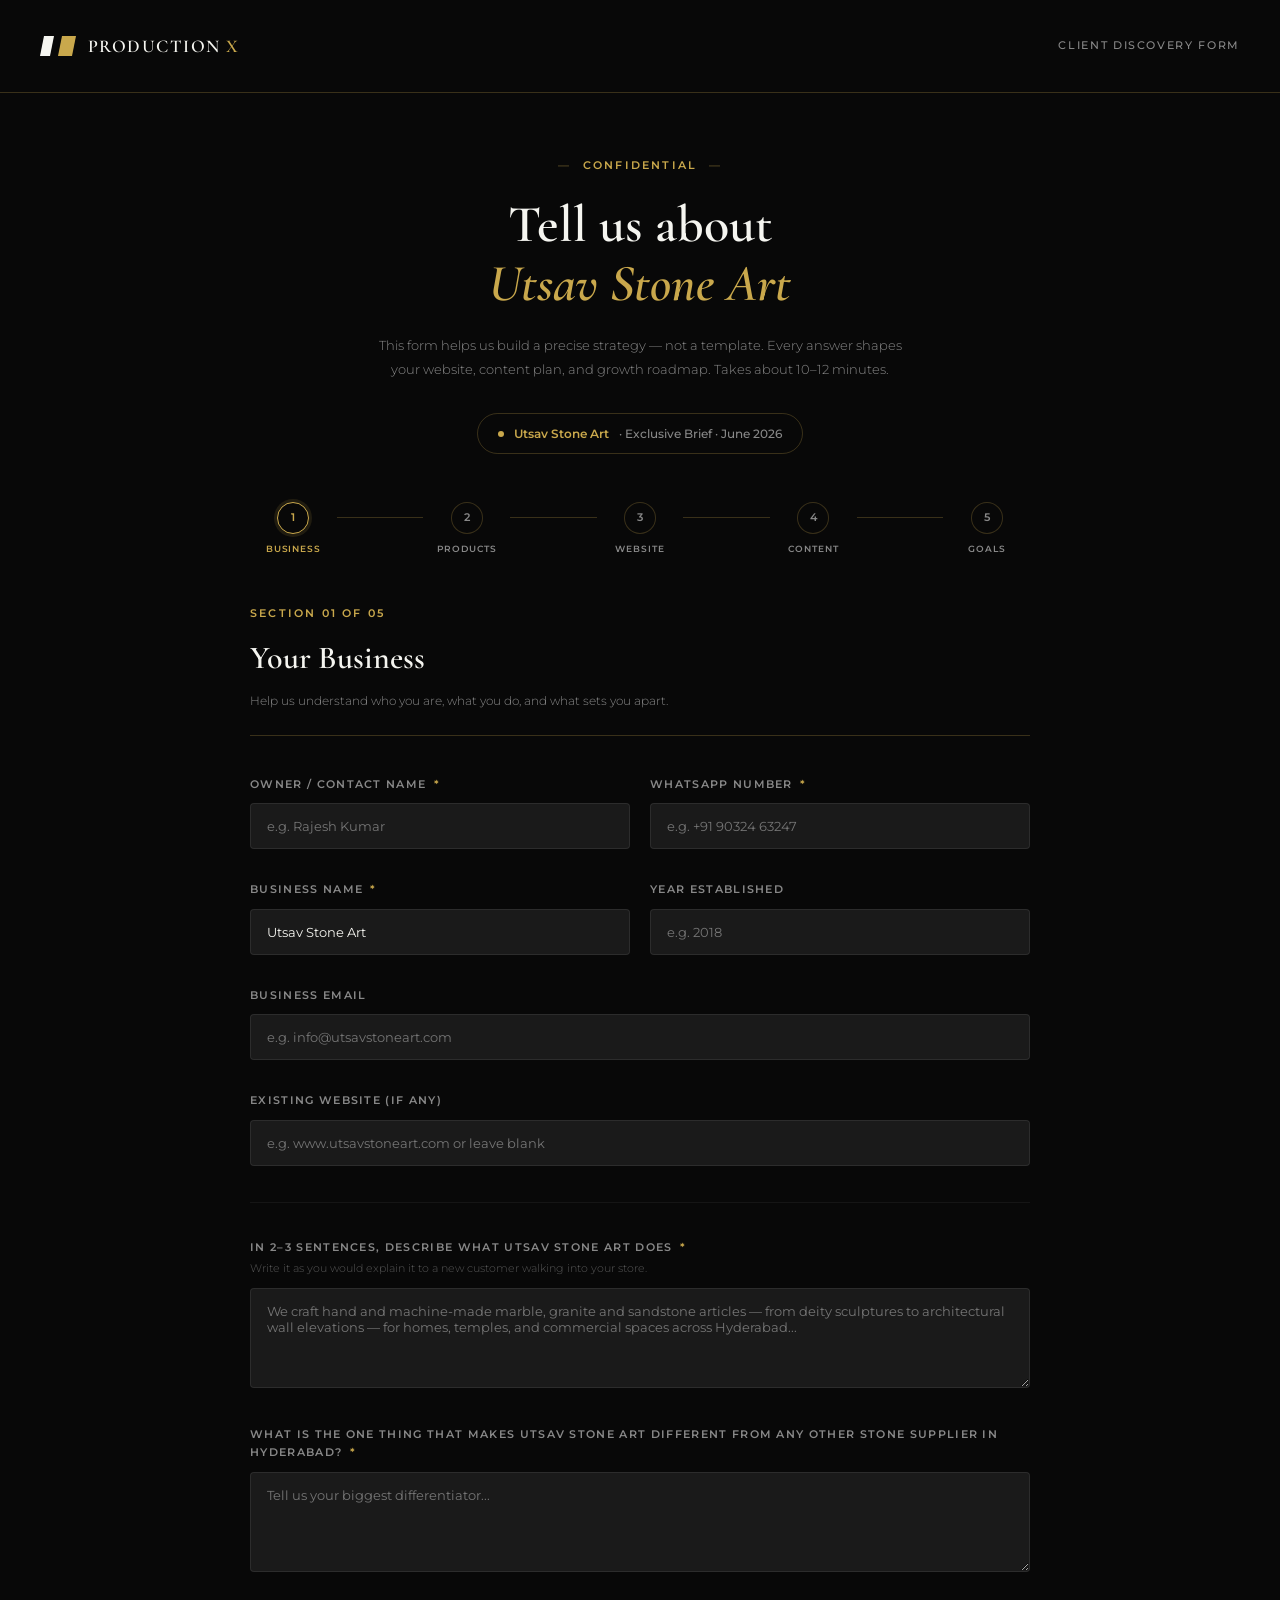
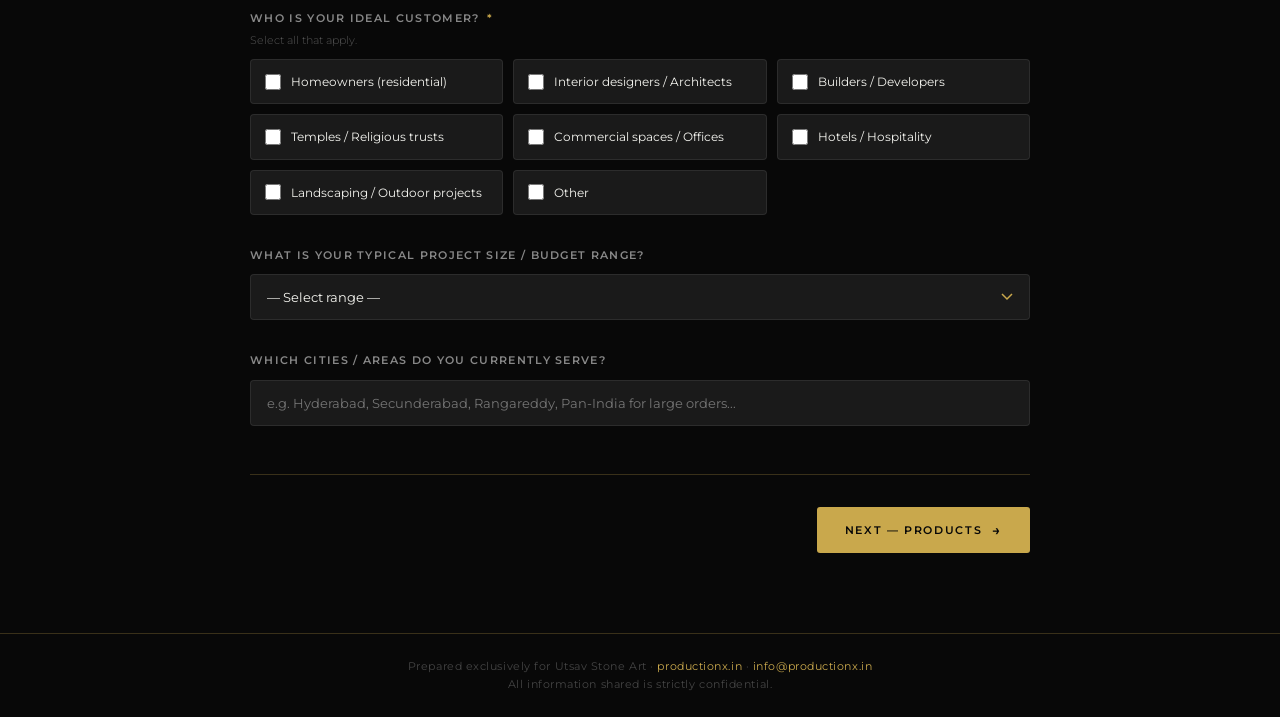
==== brief.html @ 11480cba "Add files via upload" ====
<!DOCTYPE html>
<html lang="en">
<head>
<meta charset="UTF-8">
<meta name="viewport" content="width=device-width, initial-scale=1.0">
<title>Client Discovery Form — Production X</title>
<link href="https://fonts.googleapis.com/css2?family=Cormorant+Garamond:wght@400;500;600;700&family=Montserrat:wght@300;400;500;600&display=swap" rel="stylesheet">
<style>
  *, *::before, *::after { box-sizing: border-box; margin: 0; padding: 0; }

  :root {
    --black: #080808;
    --gold: #C9A84C;
    --offwhite: #F5F5F0;
    --warmlight: #F2F0EC;
    --midgray: #1a1a1a;
    --lightgray: #2a2a2a;
    --textgray: #888;
    --border: rgba(201,168,76,0.25);
  }

  body {
    background: var(--black);
    color: var(--offwhite);
    font-family: 'Montserrat', sans-serif;
    font-size: 14px;
    line-height: 1.6;
    min-height: 100vh;
  }

  /* HEADER */
  .header {
    background: var(--black);
    border-bottom: 1px solid var(--border);
    padding: 28px 40px;
    display: flex;
    justify-content: space-between;
    align-items: center;
    position: sticky;
    top: 0;
    z-index: 100;
    backdrop-filter: blur(10px);
  }

  .logo-mark {
    display: flex;
    align-items: center;
    gap: 12px;
  }

  .cut-mark {
    width: 36px;
    height: 36px;
    position: relative;
    display: flex;
    align-items: center;
    justify-content: center;
  }

  .cut-mark svg { width: 36px; height: 36px; }

  .logo-text {
    font-family: 'Cormorant Garamond', serif;
    font-size: 18px;
    font-weight: 600;
    color: var(--offwhite);
    letter-spacing: 0.08em;
  }

  .logo-text span { color: var(--gold); }

  .header-tag {
    font-size: 11px;
    font-weight: 500;
    letter-spacing: 0.15em;
    color: var(--textgray);
    text-transform: uppercase;
  }

  /* HERO */
  .hero {
    padding: 64px 40px 48px;
    max-width: 860px;
    margin: 0 auto;
    text-align: center;
  }

  .hero-eyebrow {
    font-size: 11px;
    font-weight: 600;
    letter-spacing: 0.2em;
    color: var(--gold);
    text-transform: uppercase;
    margin-bottom: 20px;
  }

  .hero-eyebrow::before, .hero-eyebrow::after {
    content: '—';
    margin: 0 12px;
    opacity: 0.4;
  }

  .hero-title {
    font-family: 'Cormorant Garamond', serif;
    font-size: clamp(32px, 5vw, 52px);
    font-weight: 600;
    line-height: 1.15;
    color: var(--offwhite);
    margin-bottom: 20px;
  }

  .hero-title em {
    font-style: italic;
    color: var(--gold);
  }

  .hero-sub {
    font-size: 13px;
    font-weight: 300;
    color: var(--textgray);
    line-height: 1.8;
    max-width: 540px;
    margin: 0 auto 32px;
  }

  .client-badge {
    display: inline-flex;
    align-items: center;
    gap: 10px;
    padding: 10px 20px;
    border: 1px solid var(--border);
    border-radius: 40px;
    font-size: 12px;
    font-weight: 500;
    color: var(--textgray);
  }

  .client-badge span {
    color: var(--gold);
    font-weight: 600;
  }

  .client-dot {
    width: 6px;
    height: 6px;
    background: var(--gold);
    border-radius: 50%;
    animation: pulse 2s infinite;
  }

  @keyframes pulse {
    0%, 100% { opacity: 1; }
    50% { opacity: 0.3; }
  }

  /* PROGRESS */
  .progress-bar {
    max-width: 860px;
    margin: 0 auto 48px;
    padding: 0 40px;
  }

  .progress-steps {
    display: flex;
    align-items: center;
    gap: 0;
  }

  .step {
    display: flex;
    flex-direction: column;
    align-items: center;
    gap: 8px;
    flex: 1;
  }

  .step-circle {
    width: 32px;
    height: 32px;
    border-radius: 50%;
    border: 1px solid var(--border);
    display: flex;
    align-items: center;
    justify-content: center;
    font-size: 11px;
    font-weight: 600;
    color: var(--textgray);
    transition: all 0.3s;
    background: var(--black);
    position: relative;
    z-index: 2;
  }

  .step.active .step-circle {
    border-color: var(--gold);
    color: var(--gold);
    box-shadow: 0 0 0 3px rgba(201,168,76,0.12);
  }

  .step.done .step-circle {
    background: var(--gold);
    border-color: var(--gold);
    color: var(--black);
  }

  .step-label {
    font-size: 9px;
    font-weight: 600;
    letter-spacing: 0.1em;
    text-transform: uppercase;
    color: var(--textgray);
    text-align: center;
    white-space: nowrap;
  }

  .step.active .step-label { color: var(--gold); }

  .step-line {
    flex: 1;
    height: 1px;
    background: var(--border);
    margin-bottom: 24px;
    position: relative;
    z-index: 1;
  }

  /* FORM SECTIONS */
  .form-container {
    max-width: 860px;
    margin: 0 auto;
    padding: 0 40px 80px;
  }

  .section {
    display: none;
    animation: fadeIn 0.4s ease;
  }

  .section.active { display: block; }

  @keyframes fadeIn {
    from { opacity: 0; transform: translateY(12px); }
    to { opacity: 1; transform: translateY(0); }
  }

  .section-header {
    margin-bottom: 40px;
    padding-bottom: 24px;
    border-bottom: 1px solid var(--border);
  }

  .section-number {
    font-size: 11px;
    font-weight: 600;
    letter-spacing: 0.2em;
    color: var(--gold);
    text-transform: uppercase;
    margin-bottom: 10px;
  }

  .section-title {
    font-family: 'Cormorant Garamond', serif;
    font-size: 32px;
    font-weight: 600;
    color: var(--offwhite);
    margin-bottom: 8px;
  }

  .section-desc {
    font-size: 12px;
    color: var(--textgray);
    font-weight: 300;
  }

  /* FORM FIELDS */
  .field-group {
    margin-bottom: 32px;
  }

  .field-row {
    display: grid;
    grid-template-columns: 1fr 1fr;
    gap: 20px;
    margin-bottom: 32px;
  }

  label {
    display: block;
    font-size: 11px;
    font-weight: 600;
    letter-spacing: 0.12em;
    text-transform: uppercase;
    color: var(--textgray);
    margin-bottom: 10px;
  }

  label span {
    color: var(--gold);
    margin-left: 3px;
  }

  .hint {
    font-size: 11px;
    font-weight: 300;
    color: #555;
    margin-top: -6px;
    margin-bottom: 10px;
    letter-spacing: 0;
    text-transform: none;
  }

  input[type="text"],
  input[type="email"],
  input[type="tel"],
  input[type="url"],
  input[type="number"],
  textarea,
  select {
    width: 100%;
    background: var(--midgray);
    border: 1px solid rgba(255,255,255,0.08);
    border-radius: 4px;
    color: var(--offwhite);
    font-family: 'Montserrat', sans-serif;
    font-size: 13px;
    font-weight: 400;
    padding: 14px 16px;
    outline: none;
    transition: border-color 0.2s, box-shadow 0.2s;
    appearance: none;
  }

  input:focus, textarea:focus, select:focus {
    border-color: var(--gold);
    box-shadow: 0 0 0 3px rgba(201,168,76,0.08);
  }

  textarea { resize: vertical; min-height: 100px; }

  select {
    background-image: url("data:image/svg+xml,%3Csvg xmlns='http://www.w3.org/2000/svg' width='12' height='8' viewBox='0 0 12 8'%3E%3Cpath d='M1 1l5 5 5-5' stroke='%23C9A84C' stroke-width='1.5' fill='none'/%3E%3C/svg%3E");
    background-repeat: no-repeat;
    background-position: right 16px center;
    padding-right: 40px;
    cursor: pointer;
  }

  select option { background: var(--midgray); }

  /* RADIO / CHECKBOX GROUPS */
  .options-grid {
    display: grid;
    grid-template-columns: repeat(auto-fill, minmax(200px, 1fr));
    gap: 10px;
  }

  .options-grid.two-col {
    grid-template-columns: 1fr 1fr;
  }

  .option-item {
    display: flex;
    align-items: center;
    gap: 10px;
    padding: 12px 14px;
    border: 1px solid rgba(255,255,255,0.08);
    border-radius: 4px;
    cursor: pointer;
    transition: all 0.2s;
    background: var(--midgray);
  }

  .option-item:hover {
    border-color: rgba(201,168,76,0.3);
    background: rgba(201,168,76,0.04);
  }

  .option-item input[type="radio"],
  .option-item input[type="checkbox"] {
    width: 16px;
    height: 16px;
    accent-color: var(--gold);
    cursor: pointer;
    flex-shrink: 0;
  }

  .option-item label {
    font-size: 12px;
    font-weight: 400;
    letter-spacing: 0;
    text-transform: none;
    color: var(--offwhite);
    cursor: pointer;
    margin: 0;
  }

  .option-item:has(input:checked) {
    border-color: var(--gold);
    background: rgba(201,168,76,0.06);
  }

  /* RATING SCALE */
  .rating-scale {
    display: flex;
    gap: 8px;
    align-items: center;
  }

  .rating-scale label {
    font-size: 11px;
    color: var(--textgray);
    text-transform: none;
    letter-spacing: 0;
    margin: 0;
  }

  .scale-buttons {
    display: flex;
    gap: 6px;
    flex: 1;
  }

  .scale-btn {
    flex: 1;
    padding: 10px 4px;
    background: var(--midgray);
    border: 1px solid rgba(255,255,255,0.08);
    border-radius: 4px;
    color: var(--textgray);
    font-family: 'Montserrat', sans-serif;
    font-size: 12px;
    font-weight: 600;
    cursor: pointer;
    transition: all 0.2s;
    text-align: center;
  }

  .scale-btn:hover { border-color: var(--gold); color: var(--gold); }
  .scale-btn.selected { background: var(--gold); border-color: var(--gold); color: var(--black); }

  /* DIVIDER */
  .field-divider {
    border: none;
    border-top: 1px solid rgba(255,255,255,0.05);
    margin: 36px 0;
  }

  /* INFO BOX */
  .info-box {
    background: rgba(201,168,76,0.06);
    border: 1px solid var(--border);
    border-radius: 6px;
    padding: 16px 20px;
    margin-bottom: 28px;
    font-size: 12px;
    color: #aaa;
    line-height: 1.7;
  }

  .info-box strong { color: var(--gold); }

  /* NAVIGATION */
  .nav-bar {
    display: flex;
    justify-content: space-between;
    align-items: center;
    margin-top: 48px;
    padding-top: 32px;
    border-top: 1px solid var(--border);
  }

  .btn {
    display: inline-flex;
    align-items: center;
    gap: 10px;
    padding: 14px 28px;
    border-radius: 3px;
    font-family: 'Montserrat', sans-serif;
    font-size: 11px;
    font-weight: 600;
    letter-spacing: 0.15em;
    text-transform: uppercase;
    cursor: pointer;
    transition: all 0.2s;
    border: none;
    text-decoration: none;
  }

  .btn-primary {
    background: var(--gold);
    color: var(--black);
  }

  .btn-primary:hover {
    background: #d4b05a;
    transform: translateY(-1px);
    box-shadow: 0 8px 24px rgba(201,168,76,0.25);
  }

  .btn-secondary {
    background: transparent;
    color: var(--textgray);
    border: 1px solid rgba(255,255,255,0.1);
  }

  .btn-secondary:hover {
    border-color: rgba(255,255,255,0.2);
    color: var(--offwhite);
  }

  .btn-icon { font-size: 14px; }

  /* SUCCESS */
  .success-screen {
    display: none;
    text-align: center;
    padding: 80px 40px;
    max-width: 600px;
    margin: 0 auto;
  }

  .success-screen.active { display: block; }

  .success-icon {
    width: 72px;
    height: 72px;
    border: 1px solid var(--gold);
    border-radius: 50%;
    display: flex;
    align-items: center;
    justify-content: center;
    margin: 0 auto 32px;
    font-size: 28px;
    color: var(--gold);
  }

  .success-title {
    font-family: 'Cormorant Garamond', serif;
    font-size: 42px;
    font-weight: 600;
    color: var(--offwhite);
    margin-bottom: 16px;
  }

  .success-sub {
    font-size: 13px;
    color: var(--textgray);
    line-height: 1.8;
    margin-bottom: 32px;
  }

  .success-detail {
    background: var(--midgray);
    border: 1px solid var(--border);
    border-radius: 6px;
    padding: 20px;
    text-align: left;
    font-size: 12px;
    color: var(--textgray);
    line-height: 1.9;
  }

  .success-detail strong { color: var(--gold); }

  /* FOOTER */
  .form-footer {
    text-align: center;
    padding: 24px 40px;
    border-top: 1px solid var(--border);
    font-size: 11px;
    color: #444;
    letter-spacing: 0.05em;
  }

  .form-footer a { color: var(--gold); text-decoration: none; }

  /* RESPONSIVE */
  @media (max-width: 600px) {
    .header { padding: 20px 20px; }
    .hero { padding: 40px 20px 32px; }
    .progress-bar, .form-container { padding: 0 20px 60px; }
    .field-row { grid-template-columns: 1fr; gap: 0; }
    .options-grid { grid-template-columns: 1fr; }
    .options-grid.two-col { grid-template-columns: 1fr; }
    .section-title { font-size: 26px; }
    .step-label { display: none; }
  }

  /* CHAR COUNTER */
  .char-counter {
    text-align: right;
    font-size: 10px;
    color: #444;
    margin-top: 4px;
  }
</style>
</head>
<body>

<!-- HEADER -->
<header class="header">
  <div class="logo-mark">
    <div class="cut-mark">
      <svg viewBox="0 0 36 36" fill="none" xmlns="http://www.w3.org/2000/svg">
        <polygon points="4,8 14,8 10,28 0,28" fill="#F5F5F0"/>
        <polygon points="22,8 36,8 32,28 18,28" fill="#C9A84C"/>
      </svg>
    </div>
    <div class="logo-text">PRODUCTION <span>X</span></div>
  </div>
  <div class="header-tag">Client Discovery Form</div>
</header>

<!-- HERO -->
<div class="hero">
  <div class="hero-eyebrow">Confidential</div>
  <h1 class="hero-title">Tell us about<br><em>Utsav Stone Art</em></h1>
  <p class="hero-sub">This form helps us build a precise strategy — not a template. Every answer shapes your website, content plan, and growth roadmap. Takes about 10–12 minutes.</p>
  <div class="client-badge">
    <div class="client-dot"></div>
    <span>Utsav Stone Art</span> · Exclusive Brief · June 2026
  </div>
</div>

<!-- PROGRESS -->
<div class="progress-bar">
  <div class="progress-steps">
    <div class="step active" id="step-1">
      <div class="step-circle">1</div>
      <div class="step-label">Business</div>
    </div>
    <div class="step-line"></div>
    <div class="step" id="step-2">
      <div class="step-circle">2</div>
      <div class="step-label">Products</div>
    </div>
    <div class="step-line"></div>
    <div class="step" id="step-3">
      <div class="step-circle">3</div>
      <div class="step-label">Website</div>
    </div>
    <div class="step-line"></div>
    <div class="step" id="step-4">
      <div class="step-circle">4</div>
      <div class="step-label">Content</div>
    </div>
    <div class="step-line"></div>
    <div class="step" id="step-5">
      <div class="step-circle">5</div>
      <div class="step-label">Goals</div>
    </div>
  </div>
</div>

<!-- FORM CONTAINER -->
<div class="form-container">

  <!-- SECTION 1: BUSINESS -->
  <div class="section active" id="section-1">
    <div class="section-header">
      <div class="section-number">Section 01 of 05</div>
      <h2 class="section-title">Your Business</h2>
      <p class="section-desc">Help us understand who you are, what you do, and what sets you apart.</p>
    </div>

    <div class="field-row">
      <div>
        <label>Owner / Contact Name <span>*</span></label>
        <input type="text" placeholder="e.g. Rajesh Kumar" />
      </div>
      <div>
        <label>WhatsApp Number <span>*</span></label>
        <input type="tel" placeholder="e.g. +91 90324 63247" />
      </div>
    </div>

    <div class="field-row">
      <div>
        <label>Business Name <span>*</span></label>
        <input type="text" value="Utsav Stone Art" />
      </div>
      <div>
        <label>Year Established</label>
        <input type="text" placeholder="e.g. 2018" />
      </div>
    </div>

    <div class="field-group">
      <label>Business Email</label>
      <input type="email" placeholder="e.g. info@utsavstoneart.com" />
    </div>

    <div class="field-group">
      <label>Existing Website (if any)</label>
      <input type="url" placeholder="e.g. www.utsavstoneart.com or leave blank" />
    </div>

    <hr class="field-divider">

    <div class="field-group">
      <label>In 2–3 sentences, describe what Utsav Stone Art does <span>*</span></label>
      <p class="hint">Write it as you would explain it to a new customer walking into your store.</p>
      <textarea placeholder="We craft hand and machine-made marble, granite and sandstone articles — from deity sculptures to architectural wall elevations — for homes, temples, and commercial spaces across Hyderabad..."></textarea>
    </div>

    <div class="field-group">
      <label>What is the one thing that makes Utsav Stone Art different from any other stone supplier in Hyderabad? <span>*</span></label>
      <textarea placeholder="Tell us your biggest differentiator..."></textarea>
    </div>

    <div class="field-group">
      <label>Who is your ideal customer? <span>*</span></label>
      <p class="hint">Select all that apply.</p>
      <div class="options-grid">
        <div class="option-item"><input type="checkbox" id="c1"><label for="c1">Homeowners (residential)</label></div>
        <div class="option-item"><input type="checkbox" id="c2"><label for="c2">Interior designers / Architects</label></div>
        <div class="option-item"><input type="checkbox" id="c3"><label for="c3">Builders / Developers</label></div>
        <div class="option-item"><input type="checkbox" id="c4"><label for="c4">Temples / Religious trusts</label></div>
        <div class="option-item"><input type="checkbox" id="c5"><label for="c5">Commercial spaces / Offices</label></div>
        <div class="option-item"><input type="checkbox" id="c6"><label for="c6">Hotels / Hospitality</label></div>
        <div class="option-item"><input type="checkbox" id="c7"><label for="c7">Landscaping / Outdoor projects</label></div>
        <div class="option-item"><input type="checkbox" id="c8"><label for="c8">Other</label></div>
      </div>
    </div>

    <div class="field-group">
      <label>What is your typical project size / budget range?</label>
      <select>
        <option value="">— Select range —</option>
        <option>₹10,000 – ₹50,000</option>
        <option>₹50,000 – ₹2,00,000</option>
        <option>₹2,00,000 – ₹10,00,000</option>
        <option>₹10,00,000+</option>
        <option>All of the above depending on project</option>
      </select>
    </div>

    <div class="field-group">
      <label>Which cities / areas do you currently serve?</label>
      <input type="text" placeholder="e.g. Hyderabad, Secunderabad, Rangareddy, Pan-India for large orders..." />
    </div>

    <div class="nav-bar">
      <div></div>
      <button class="btn btn-primary" onclick="nextSection(1)">Next — Products <span class="btn-icon">→</span></button>
    </div>
  </div>

  <!-- SECTION 2: PRODUCTS -->
  <div class="section" id="section-2">
    <div class="section-header">
      <div class="section-number">Section 02 of 05</div>
      <h2 class="section-title">Your Products</h2>
      <p class="section-desc">We'll showcase approximately 30 products on the website. Help us organise them right.</p>
    </div>

    <div class="info-box">
      <strong>Why this matters:</strong> How we categorise and present your products determines how customers navigate the site — and what Google indexes. Clear categories = better rankings.
    </div>

    <div class="field-group">
      <label>What are your main product categories? <span>*</span></label>
      <p class="hint">Select all that apply — we'll build your website navigation around these.</p>
      <div class="options-grid">
        <div class="option-item"><input type="checkbox" id="p1"><label for="p1">Wall Elevations</label></div>
        <div class="option-item"><input type="checkbox" id="p2"><label for="p2">Deity / God Idols</label></div>
        <div class="option-item"><input type="checkbox" id="p3"><label for="p3">Decorative Panels</label></div>
        <div class="option-item"><input type="checkbox" id="p4"><label for="p4">Columns & Pillars</label></div>
        <div class="option-item"><input type="checkbox" id="p5"><label for="p5">Fountain & Water Features</label></div>
        <div class="option-item"><input type="checkbox" id="p6"><label for="p6">Outdoor / Garden Structures</label></div>
        <div class="option-item"><input type="checkbox" id="p7"><label for="p7">Flooring & Mosaics</label></div>
        <div class="option-item"><input type="checkbox" id="p8"><label for="p8">Staircase Cladding</label></div>
        <div class="option-item"><input type="checkbox" id="p9"><label for="p9">Custom Sculptures</label></div>
        <div class="option-item"><input type="checkbox" id="p10"><label for="p10">Other (write below)</label></div>
      </div>
    </div>

    <div class="field-group">
      <label>Any other categories not listed above?</label>
      <input type="text" placeholder="e.g. Temple entrance arches, nameplate carvings..." />
    </div>

    <hr class="field-divider">

    <div class="field-group">
      <label>Which are your top 5 best-selling or most enquired-about products? <span>*</span></label>
      <p class="hint">These will be featured prominently on the website.</p>
      <textarea rows="5" placeholder="1. Marble Ganesh idol (most popular)&#10;2. Wall elevation panels for living rooms&#10;3. Decorative entrance columns&#10;4. ...&#10;5. ..."></textarea>
    </div>

    <div class="field-group">
      <label>What materials do you primarily work with?</label>
      <div class="options-grid two-col">
        <div class="option-item"><input type="checkbox" id="m1"><label for="m1">White Marble</label></div>
        <div class="option-item"><input type="checkbox" id="m2"><label for="m2">Black Granite</label></div>
        <div class="option-item"><input type="checkbox" id="m3"><label for="m3">Sandstone</label></div>
        <div class="option-item"><input type="checkbox" id="m4"><label for="m4">Kota Stone</label></div>
        <div class="option-item"><input type="checkbox" id="m5"><label for="m5">Slate</label></div>
        <div class="option-item"><input type="checkbox" id="m6"><label for="m6">Limestone</label></div>
        <div class="option-item"><input type="checkbox" id="m7"><label for="m7">Composite / Mixed</label></div>
        <div class="option-item"><input type="checkbox" id="m8"><label for="m8">Other</label></div>
      </div>
    </div>

    <div class="field-row">
      <div>
        <label>Do you offer custom / made-to-order products?</label>
        <select>
          <option>Yes — all products can be customised</option>
          <option>Yes — select products only</option>
          <option>No — catalogue only</option>
        </select>
      </div>
      <div>
        <label>What is your typical lead time for an order?</label>
        <input type="text" placeholder="e.g. 2–4 weeks depending on size" />
      </div>
    </div>

    <div class="field-group">
      <label>Do you have high-quality photos of your products/installations? <span>*</span></label>
      <p class="hint">Be honest — we'll plan a shoot if needed.</p>
      <div class="options-grid two-col">
        <div class="option-item"><input type="radio" name="photos" id="ph1"><label for="ph1">Yes — good photos already available</label></div>
        <div class="option-item"><input type="radio" name="photos" id="ph2"><label for="ph2">Some — mix of good and average</label></div>
        <div class="option-item"><input type="radio" name="photos" id="ph3"><label for="ph3">No — mostly phone shots</label></div>
        <div class="option-item"><input type="radio" name="photos" id="ph4"><label for="ph4">None — need a full shoot</label></div>
      </div>
    </div>

    <div class="nav-bar">
      <button class="btn btn-secondary" onclick="prevSection(2)"><span class="btn-icon">←</span> Back</button>
      <button class="btn btn-primary" onclick="nextSection(2)">Next — Website <span class="btn-icon">→</span></button>
    </div>
  </div>

  <!-- SECTION 3: WEBSITE -->
  <div class="section" id="section-3">
    <div class="section-header">
      <div class="section-number">Section 03 of 05</div>
      <h2 class="section-title">Your Website</h2>
      <p class="section-desc">Your website is your 24/7 salesperson. Let's build it right.</p>
    </div>

    <div class="field-group">
      <label>What should the website primarily achieve? <span>*</span></label>
      <p class="hint">Select your top 2.</p>
      <div class="options-grid">
        <div class="option-item"><input type="checkbox" id="w1"><label for="w1">Showcase work & products</label></div>
        <div class="option-item"><input type="checkbox" id="w2"><label for="w2">Generate enquiries / leads</label></div>
        <div class="option-item"><input type="checkbox" id="w3"><label for="w3">Appear on Google search</label></div>
        <div class="option-item"><input type="checkbox" id="w4"><label for="w4">Build brand credibility</label></div>
        <div class="option-item"><input type="checkbox" id="w5"><label for="w5">Allow online ordering / quotes</label></div>
        <div class="option-item"><input type="checkbox" id="w6"><label for="w6">Help interior designers find us</label></div>
      </div>
    </div>

    <div class="field-group">
      <label>What feeling should someone have when they land on your website? <span>*</span></label>
      <div class="options-grid two-col">
        <div class="option-item"><input type="radio" name="feel" id="f1"><label for="f1">Premium & luxurious</label></div>
        <div class="option-item"><input type="radio" name="feel" id="f2"><label for="f2">Traditional & trustworthy</label></div>
        <div class="option-item"><input type="radio" name="feel" id="f3"><label for="f3">Modern & architectural</label></div>
        <div class="option-item"><input type="radio" name="feel" id="f4"><label for="f4">Spiritual & cultural</label></div>
        <div class="option-item"><input type="radio" name="feel" id="f5"><label for="f5">Bold & impressive</label></div>
        <div class="option-item"><input type="radio" name="feel" id="f6"><label for="f6">Warm & approachable</label></div>
      </div>
    </div>

    <div class="field-group">
      <label>Are there any websites (any industry) whose design you admire?</label>
      <p class="hint">Could be a competitor, a luxury brand, or any website you like the look of.</p>
      <input type="text" placeholder="e.g. www.example.com, or describe: 'dark background, gold accents, large images'" />
    </div>

    <hr class="field-divider">

    <div class="field-group">
      <label>What pages do you want on the website? <span>*</span></label>
      <p class="hint">Select all that you want.</p>
      <div class="options-grid two-col">
        <div class="option-item"><input type="checkbox" id="pg1" checked><label for="pg1">Home</label></div>
        <div class="option-item"><input type="checkbox" id="pg2" checked><label for="pg2">About Us</label></div>
        <div class="option-item"><input type="checkbox" id="pg3" checked><label for="pg3">Products / Portfolio</label></div>
        <div class="option-item"><input type="checkbox" id="pg4" checked><label for="pg4">Gallery</label></div>
        <div class="option-item"><input type="checkbox" id="pg5"><label for="pg5">Services</label></div>
        <div class="option-item"><input type="checkbox" id="pg6" checked><label for="pg6">Contact / Enquiry Form</label></div>
        <div class="option-item"><input type="checkbox" id="pg7"><label for="pg7">Customer Testimonials</label></div>
        <div class="option-item"><input type="checkbox" id="pg8"><label for="pg8">Blog / Articles</label></div>
        <div class="option-item"><input type="checkbox" id="pg9"><label for="pg9">WhatsApp Chat Button</label></div>
        <div class="option-item"><input type="checkbox" id="pg10"><label for="pg10">Google Map / Location</label></div>
      </div>
    </div>

    <div class="field-group">
      <label>What keywords do you want to rank for on Google? <span>*</span></label>
      <p class="hint">Think: what does your ideal customer type into Google to find you?</p>
      <textarea rows="4" placeholder="e.g.&#10;- Stone art Hyderabad&#10;- Marble idols Hyderabad&#10;- Wall elevation Gandipet&#10;- Stone carving near me&#10;- Marble deity sculptures Hyderabad"></textarea>
    </div>

    <div class="field-group">
      <label>Do you want the website to appear on Google search results specifically for Hyderabad? <span>*</span></label>
      <div class="options-grid two-col">
        <div class="option-item"><input type="radio" name="local" id="l1"><label for="l1">Yes — Hyderabad only</label></div>
        <div class="option-item"><input type="radio" name="local" id="l2"><label for="l2">Hyderabad + all of Telangana</label></div>
        <div class="option-item"><input type="radio" name="local" id="l3"><label for="l3">Pan-India (all cities)</label></div>
        <div class="option-item"><input type="radio" name="local" id="l4"><label for="l4">All of the above</label></div>
      </div>
    </div>

    <div class="field-row">
      <div>
        <label>Do you have a Google Business Profile set up?</label>
        <select>
          <option>Yes — already set up and verified</option>
          <option>Yes — set up but not fully optimised</option>
          <option>No — needs to be created</option>
          <option>Not sure</option>
        </select>
      </div>
      <div>
        <label>Languages for the website?</label>
        <select>
          <option>English only</option>
          <option>English + Telugu</option>
          <option>English + Hindi</option>
          <option>All three</option>
        </select>
      </div>
    </div>

    <div class="nav-bar">
      <button class="btn btn-secondary" onclick="prevSection(3)"><span class="btn-icon">←</span> Back</button>
      <button class="btn btn-primary" onclick="nextSection(3)">Next — Content <span class="btn-icon">→</span></button>
    </div>
  </div>

  <!-- SECTION 4: CONTENT & SOCIAL -->
  <div class="section" id="section-4">
    <div class="section-header">
      <div class="section-number">Section 04 of 05</div>
      <h2 class="section-title">Content & Social Media</h2>
      <p class="section-desc">We'll manage your Instagram, create your reels, and make your work impossible to scroll past.</p>
    </div>

    <div class="field-row">
      <div>
        <label>Instagram handle <span>*</span></label>
        <input type="text" value="@utsav_stoneart" />
      </div>
      <div>
        <label>Facebook page (if any)</label>
        <input type="text" placeholder="e.g. facebook.com/utsavstoneart" />
      </div>
    </div>

    <div class="field-row">
      <div>
        <label>YouTube channel (if any)</label>
        <input type="url" placeholder="e.g. youtube.com/@utsavstoneart" />
      </div>
      <div>
        <label>Any other platforms?</label>
        <input type="text" placeholder="e.g. Pinterest, JustDial, IndiaMART..." />
      </div>
    </div>

    <hr class="field-divider">

    <div class="field-group">
      <label>What type of content do you want most? <span>*</span></label>
      <p class="hint">Rank your top 3 (select in order of priority).</p>
      <div class="options-grid">
        <div class="option-item"><input type="checkbox" id="ct1"><label for="ct1">Before & After transformations</label></div>
        <div class="option-item"><input type="checkbox" id="ct2"><label for="ct2">Finished installation tours</label></div>
        <div class="option-item"><input type="checkbox" id="ct3"><label for="ct3">Product close-up reels</label></div>
        <div class="option-item"><input type="checkbox" id="ct4"><label for="ct4">Behind the scenes / craftsmen at work</label></div>
        <div class="option-item"><input type="checkbox" id="ct5"><label for="ct5">Customer testimonial videos</label></div>
        <div class="option-item"><input type="checkbox" id="ct6"><label for="ct6">Educational / 'How it's made'</label></div>
        <div class="option-item"><input type="checkbox" id="ct7"><label for="ct7">Festival / seasonal promotions</label></div>
        <div class="option-item"><input type="checkbox" id="ct8"><label for="ct8">New arrivals & product showcases</label></div>
      </div>
    </div>

    <div class="field-group">
      <label>What tone should your social media content carry? <span>*</span></label>
      <div class="options-grid two-col">
        <div class="option-item"><input type="radio" name="tone" id="t1"><label for="t1">Premium & aspirational</label></div>
        <div class="option-item"><input type="radio" name="tone" id="t2"><label for="t2">Traditional & cultural</label></div>
        <div class="option-item"><input type="radio" name="tone" id="t3"><label for="t3">Modern & design-forward</label></div>
        <div class="option-item"><input type="radio" name="tone" id="t4"><label for="t4">Warm & community-driven</label></div>
        <div class="option-item"><input type="radio" name="tone" id="t5"><label for="t5">Bold & confident</label></div>
        <div class="option-item"><input type="radio" name="tone" id="t6"><label for="t6">Mix of all above</label></div>
      </div>
    </div>

    <div class="field-group">
      <label>Are there any Instagram accounts in your industry whose content you admire?</label>
      <p class="hint">Could be a competitor or any brand/creator — in India or abroad.</p>
      <input type="text" placeholder="e.g. @example_stoneart, @luxury_decor_india..." />
    </div>

    <hr class="field-divider">

    <div class="field-group">
      <label>How often are you currently posting on Instagram?</label>
      <select>
        <option>Daily</option>
        <option>4–5 times a week</option>
        <option>2–3 times a week</option>
        <option>Once a week or less</option>
        <option>Inconsistently</option>
      </select>
    </div>

    <div class="field-group">
      <label>What is your biggest frustration with your current social media?</label>
      <textarea rows="3" placeholder="e.g. Not getting enough followers despite posting regularly. Reels don't get views. Don't know what to post..."></textarea>
    </div>

    <div class="field-group">
      <label>Do you have video footage of ongoing site work / installations we can use?</label>
      <div class="options-grid two-col">
        <div class="option-item"><input type="radio" name="footage" id="ft1"><label for="ft1">Yes — plenty of footage available</label></div>
        <div class="option-item"><input type="radio" name="footage" id="ft2"><label for="ft2">Some — a few videos</label></div>
        <div class="option-item"><input type="radio" name="footage" id="ft3"><label for="ft3">Very little</label></div>
        <div class="option-item"><input type="radio" name="footage" id="ft4"><label for="ft4">No — need a fresh shoot</label></div>
      </div>
    </div>

    <div class="nav-bar">
      <button class="btn btn-secondary" onclick="prevSection(4)"><span class="btn-icon">←</span> Back</button>
      <button class="btn btn-primary" onclick="nextSection(4)">Next — Goals <span class="btn-icon">→</span></button>
    </div>
  </div>

  <!-- SECTION 5: GOALS -->
  <div class="section" id="section-5">
    <div class="section-header">
      <div class="section-number">Section 05 of 05</div>
      <h2 class="section-title">Your Goals</h2>
      <p class="section-desc">The final piece. This shapes how we measure success together.</p>
    </div>

    <div class="field-group">
      <label>What is your #1 business goal for the next 12 months? <span>*</span></label>
      <div class="options-grid two-col">
        <div class="option-item"><input type="radio" name="goal" id="g1"><label for="g1">Get more walk-in customers to the store</label></div>
        <div class="option-item"><input type="radio" name="goal" id="g2"><label for="g2">Increase online enquiries & leads</label></div>
        <div class="option-item"><input type="radio" name="goal" id="g3"><label for="g3">Attract interior designers / B2B clients</label></div>
        <div class="option-item"><input type="radio" name="goal" id="g4"><label for="g4">Build brand recognition in Hyderabad</label></div>
        <div class="option-item"><input type="radio" name="goal" id="g5"><label for="g5">Expand to other cities</label></div>
        <div class="option-item"><input type="radio" name="goal" id="g6"><label for="g6">Grow Instagram following significantly</label></div>
      </div>
    </div>

    <div class="field-group">
      <label>How many new enquiries per month are you currently getting?</label>
      <select>
        <option>Less than 10</option>
        <option>10 – 25</option>
        <option>25 – 50</option>
        <option>50 – 100</option>
        <option>100+</option>
      </select>
    </div>

    <div class="field-group">
      <label>How many new enquiries per month would be your target with our help?</label>
      <select>
        <option>25 – 50 per month</option>
        <option>50 – 100 per month</option>
        <option>100 – 200 per month</option>
        <option>200+ per month</option>
      </select>
    </div>

    <hr class="field-divider">

    <div class="field-group">
      <label>Who are your main competitors in Hyderabad? <span>*</span></label>
      <p class="hint">Name them — we'll study them and help you outrank and outshine them.</p>
      <textarea rows="3" placeholder="e.g. Indian Stone Crafts (Gachibowli), StoneLife Super Studio (Nanakramguda)..."></textarea>
    </div>

    <div class="field-group">
      <label>What do competitors do better than you right now?</label>
      <textarea rows="3" placeholder="Be honest — this helps us close those gaps for you..."></textarea>
    </div>

    <div class="field-group">
      <label>What do you do better than all of them?</label>
      <textarea rows="3" placeholder="This becomes the core of your content and brand message..."></textarea>
    </div>

    <hr class="field-divider">

    <div class="field-group">
      <label>On a scale of 1–5, how urgently do you want to get started? <span>*</span></label>
      <p class="hint">1 = Just exploring &nbsp;&nbsp; 5 = Ready to begin this week</p>
      <div class="scale-buttons" id="urgency-scale">
        <button class="scale-btn" onclick="selectScale('urgency-scale', this, 1)">1</button>
        <button class="scale-btn" onclick="selectScale('urgency-scale', this, 2)">2</button>
        <button class="scale-btn" onclick="selectScale('urgency-scale', this, 3)">3</button>
        <button class="scale-btn" onclick="selectScale('urgency-scale', this, 4)">4</button>
        <button class="scale-btn" onclick="selectScale('urgency-scale', this, 5)">5</button>
      </div>
    </div>

    <div class="field-group">
      <label>Is there anything else you'd like us to know before we build your strategy?</label>
      <textarea rows="4" placeholder="Any specific requirements, concerns, previous bad experiences with agencies, expectations, or anything else important..."></textarea>
    </div>

    <div class="field-group">
      <label>How did you hear about Production X?</label>
      <select>
        <option>— Select —</option>
        <option>Walk-in visit from the team</option>
        <option>Instagram</option>
        <option>Google Search</option>
        <option>Word of mouth / Referral</option>
        <option>Other</option>
      </select>
    </div>

    <div class="nav-bar">
      <button class="btn btn-secondary" onclick="prevSection(5)"><span class="btn-icon">←</span> Back</button>
      <button class="btn btn-primary" onclick="submitForm()">Submit Brief <span class="btn-icon">✦</span></button>
    </div>
  </div>

</div>

<!-- SUCCESS SCREEN -->
<div class="success-screen" id="success">
  <div class="success-icon">✦</div>
  <h2 class="success-title">Brief Received.</h2>
  <p class="success-sub">Thank you for taking the time to fill this out. Kiran and the Production X team will review every detail and come back to you with a personalised strategy within <strong style="color:var(--gold)">48 hours</strong>.</p>
  <div class="success-detail">
    <strong>What happens next:</strong><br><br>
    1. We study your brief and research your competitors<br>
    2. We build a custom strategy for your website, content, and Google rankings<br>
    3. We schedule a strategy call to walk you through the plan<br>
    4. You approve — we begin<br><br>
    <strong>Questions?</strong> WhatsApp Kiran directly: <a href="https://wa.me/919391926846" style="color:var(--gold)">+91 93919 26846</a>
  </div>
</div>

<!-- FOOTER -->
<footer class="form-footer">
  Prepared exclusively for Utsav Stone Art · <a href="https://productionx.in">productionx.in</a> · <a href="mailto:info@productionx.in">info@productionx.in</a>
  <br>All information shared is strictly confidential.
</footer>

<script>
  let currentSection = 1;
  const totalSections = 5;

  function updateProgress(section) {
    for (let i = 1; i <= totalSections; i++) {
      const stepEl = document.getElementById('step-' + i);
      stepEl.classList.remove('active', 'done');
      if (i < section) stepEl.classList.add('done');
      else if (i === section) stepEl.classList.add('active');
    }
  }

  function nextSection(from) {
    const current = document.getElementById('section-' + from);
    const next = document.getElementById('section-' + (from + 1));
    if (current && next) {
      current.classList.remove('active');
      next.classList.add('active');
      currentSection = from + 1;
      updateProgress(currentSection);
      window.scrollTo({ top: 0, behavior: 'smooth' });
    }
  }

  function prevSection(from) {
    const current = document.getElementById('section-' + from);
    const prev = document.getElementById('section-' + (from - 1));
    if (current && prev) {
      current.classList.remove('active');
      prev.classList.add('active');
      currentSection = from - 1;
      updateProgress(currentSection);
      window.scrollTo({ top: 0, behavior: 'smooth' });
    }
  }

  function selectScale(groupId, btn, value) {
    const group = document.getElementById(groupId);
    group.querySelectorAll('.scale-btn').forEach(b => b.classList.remove('selected'));
    btn.classList.add('selected');
  }

  function submitForm() {
    // Hide all sections
    document.querySelectorAll('.section').forEach(s => s.classList.remove('active'));
    document.querySelector('.progress-bar').style.display = 'none';
    document.getElementById('success').classList.add('active');
    window.scrollTo({ top: 0, behavior: 'smooth' });
  }

  // Mark done circles on step click for done steps
  document.querySelectorAll('.step').forEach((step, idx) => {
    step.style.cursor = 'default';
  });
</script>

</body>
</html>
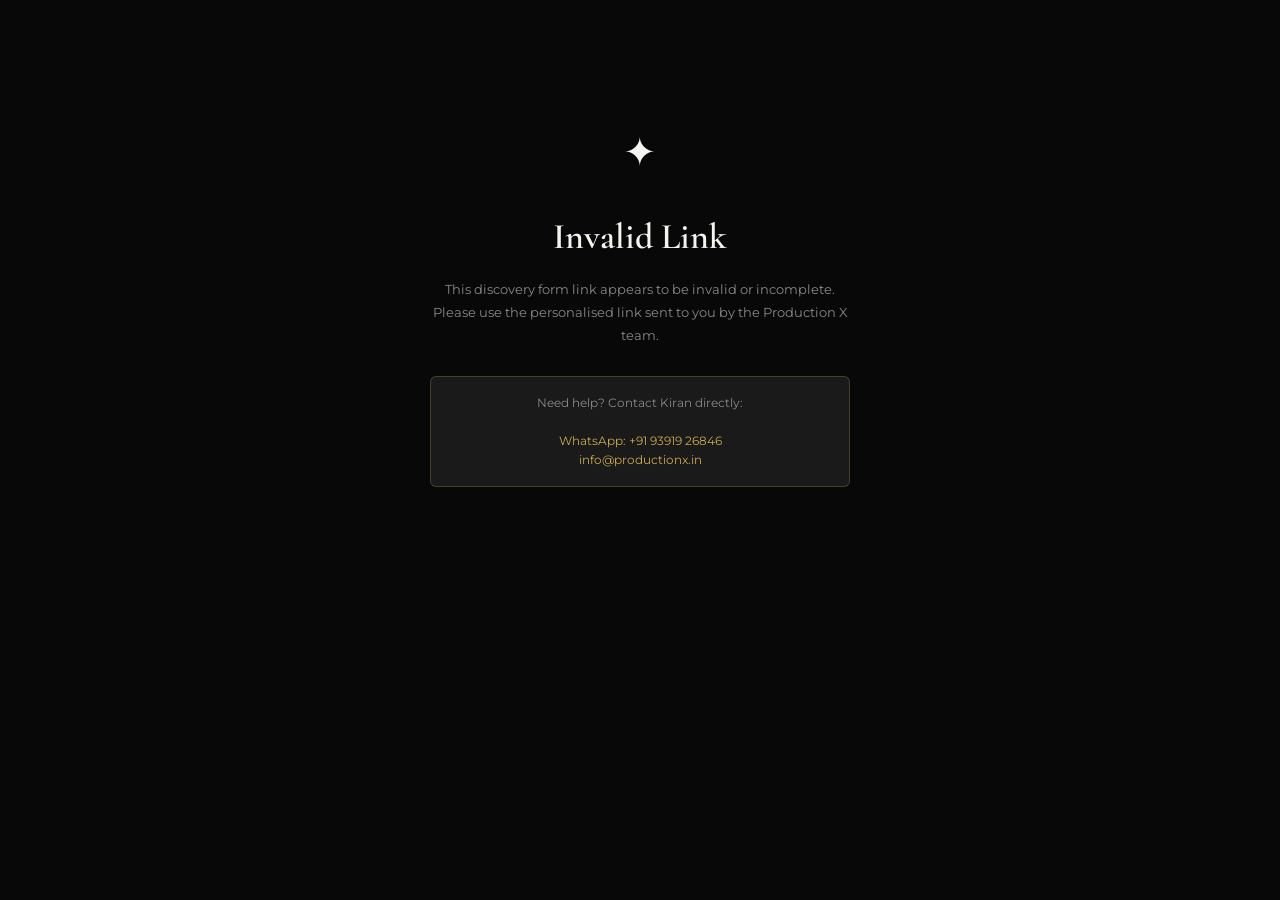
==== commit c1fd8cad: "Add files via upload" ====
--- a/brief.html
+++ b/brief.html
@@ -7,725 +7,209 @@
 <link href="https://fonts.googleapis.com/css2?family=Cormorant+Garamond:wght@400;500;600;700&family=Montserrat:wght@300;400;500;600&display=swap" rel="stylesheet">
 <style>
   *, *::before, *::after { box-sizing: border-box; margin: 0; padding: 0; }
-
   :root {
-    --black: #080808;
-    --gold: #C9A84C;
-    --offwhite: #F5F5F0;
-    --warmlight: #F2F0EC;
-    --midgray: #1a1a1a;
-    --lightgray: #2a2a2a;
-    --textgray: #888;
-    --border: rgba(201,168,76,0.25);
-  }
-
-  body {
-    background: var(--black);
-    color: var(--offwhite);
-    font-family: 'Montserrat', sans-serif;
-    font-size: 14px;
-    line-height: 1.6;
-    min-height: 100vh;
-  }
-
-  /* HEADER */
-  .header {
-    background: var(--black);
-    border-bottom: 1px solid var(--border);
-    padding: 28px 40px;
-    display: flex;
-    justify-content: space-between;
-    align-items: center;
-    position: sticky;
-    top: 0;
-    z-index: 100;
-    backdrop-filter: blur(10px);
-  }
-
-  .logo-mark {
-    display: flex;
-    align-items: center;
-    gap: 12px;
-  }
-
-  .cut-mark {
-    width: 36px;
-    height: 36px;
-    position: relative;
-    display: flex;
-    align-items: center;
-    justify-content: center;
-  }
-
-  .cut-mark svg { width: 36px; height: 36px; }
-
-  .logo-text {
-    font-family: 'Cormorant Garamond', serif;
-    font-size: 18px;
-    font-weight: 600;
-    color: var(--offwhite);
-    letter-spacing: 0.08em;
-  }
-
+    --black: #080808; --gold: #C9A84C; --offwhite: #F5F5F0;
+    --midgray: #1a1a1a; --textgray: #888; --border: rgba(201,168,76,0.25);
+  }
+  body { background: var(--black); color: var(--offwhite); font-family: 'Montserrat', sans-serif; font-size: 14px; line-height: 1.6; min-height: 100vh; }
+
+  /* INVALID STATE */
+  .invalid-screen { display: none; text-align: center; padding: 120px 40px; max-width: 500px; margin: 0 auto; }
+  .invalid-screen.active { display: block; }
+  .invalid-icon { font-size: 40px; margin-bottom: 24px; }
+  .invalid-title { font-family: 'Cormorant Garamond', serif; font-size: 36px; font-weight: 600; color: var(--offwhite); margin-bottom: 12px; }
+  .invalid-sub { font-size: 13px; color: var(--textgray); line-height: 1.8; margin-bottom: 28px; }
+  .invalid-contact { background: var(--midgray); border: 1px solid var(--border); border-radius: 6px; padding: 16px 20px; font-size: 12px; color: var(--textgray); }
+  .invalid-contact a { color: var(--gold); text-decoration: none; }
+
+  .header { background: var(--black); border-bottom: 1px solid var(--border); padding: 28px 40px; display: flex; justify-content: space-between; align-items: center; position: sticky; top: 0; z-index: 100; }
+  .logo-mark { display: flex; align-items: center; gap: 12px; }
+  .logo-text { font-family: 'Cormorant Garamond', serif; font-size: 18px; font-weight: 600; color: var(--offwhite); letter-spacing: 0.08em; }
   .logo-text span { color: var(--gold); }
-
-  .header-tag {
-    font-size: 11px;
-    font-weight: 500;
-    letter-spacing: 0.15em;
-    color: var(--textgray);
-    text-transform: uppercase;
-  }
-
-  /* HERO */
-  .hero {
-    padding: 64px 40px 48px;
-    max-width: 860px;
-    margin: 0 auto;
-    text-align: center;
-  }
-
-  .hero-eyebrow {
-    font-size: 11px;
-    font-weight: 600;
-    letter-spacing: 0.2em;
-    color: var(--gold);
-    text-transform: uppercase;
-    margin-bottom: 20px;
-  }
-
-  .hero-eyebrow::before, .hero-eyebrow::after {
-    content: '—';
-    margin: 0 12px;
-    opacity: 0.4;
-  }
-
-  .hero-title {
-    font-family: 'Cormorant Garamond', serif;
-    font-size: clamp(32px, 5vw, 52px);
-    font-weight: 600;
-    line-height: 1.15;
-    color: var(--offwhite);
-    margin-bottom: 20px;
-  }
-
-  .hero-title em {
-    font-style: italic;
-    color: var(--gold);
-  }
-
-  .hero-sub {
-    font-size: 13px;
-    font-weight: 300;
-    color: var(--textgray);
-    line-height: 1.8;
-    max-width: 540px;
-    margin: 0 auto 32px;
-  }
-
-  .client-badge {
-    display: inline-flex;
-    align-items: center;
-    gap: 10px;
-    padding: 10px 20px;
-    border: 1px solid var(--border);
-    border-radius: 40px;
-    font-size: 12px;
-    font-weight: 500;
-    color: var(--textgray);
-  }
-
-  .client-badge span {
-    color: var(--gold);
-    font-weight: 600;
-  }
-
-  .client-dot {
-    width: 6px;
-    height: 6px;
-    background: var(--gold);
-    border-radius: 50%;
-    animation: pulse 2s infinite;
-  }
-
-  @keyframes pulse {
-    0%, 100% { opacity: 1; }
-    50% { opacity: 0.3; }
-  }
-
-  /* PROGRESS */
-  .progress-bar {
-    max-width: 860px;
-    margin: 0 auto 48px;
-    padding: 0 40px;
-  }
-
-  .progress-steps {
-    display: flex;
-    align-items: center;
-    gap: 0;
-  }
-
-  .step {
-    display: flex;
-    flex-direction: column;
-    align-items: center;
-    gap: 8px;
-    flex: 1;
-  }
-
-  .step-circle {
-    width: 32px;
-    height: 32px;
-    border-radius: 50%;
-    border: 1px solid var(--border);
-    display: flex;
-    align-items: center;
-    justify-content: center;
-    font-size: 11px;
-    font-weight: 600;
-    color: var(--textgray);
-    transition: all 0.3s;
-    background: var(--black);
-    position: relative;
-    z-index: 2;
-  }
-
-  .step.active .step-circle {
-    border-color: var(--gold);
-    color: var(--gold);
-    box-shadow: 0 0 0 3px rgba(201,168,76,0.12);
-  }
-
-  .step.done .step-circle {
-    background: var(--gold);
-    border-color: var(--gold);
-    color: var(--black);
-  }
-
-  .step-label {
-    font-size: 9px;
-    font-weight: 600;
-    letter-spacing: 0.1em;
-    text-transform: uppercase;
-    color: var(--textgray);
-    text-align: center;
-    white-space: nowrap;
-  }
-
+  .header-tag { font-size: 11px; font-weight: 500; letter-spacing: 0.15em; color: var(--textgray); text-transform: uppercase; }
+  .hero { padding: 64px 40px 48px; max-width: 860px; margin: 0 auto; text-align: center; }
+  .hero-eyebrow { font-size: 11px; font-weight: 600; letter-spacing: 0.2em; color: var(--gold); text-transform: uppercase; margin-bottom: 20px; }
+  .hero-eyebrow::before, .hero-eyebrow::after { content: '—'; margin: 0 12px; opacity: 0.4; }
+  .hero-title { font-family: 'Cormorant Garamond', serif; font-size: clamp(32px, 5vw, 52px); font-weight: 600; line-height: 1.15; color: var(--offwhite); margin-bottom: 20px; }
+  .hero-title em { font-style: italic; color: var(--gold); }
+  .hero-sub { font-size: 13px; font-weight: 300; color: var(--textgray); line-height: 1.8; max-width: 540px; margin: 0 auto 32px; }
+  .client-badge { display: inline-flex; align-items: center; gap: 10px; padding: 10px 20px; border: 1px solid var(--border); border-radius: 40px; font-size: 12px; font-weight: 500; color: var(--textgray); }
+  .client-badge span { color: var(--gold); font-weight: 600; }
+  .client-dot { width: 6px; height: 6px; background: var(--gold); border-radius: 50%; animation: pulse 2s infinite; }
+  @keyframes pulse { 0%, 100% { opacity: 1; } 50% { opacity: 0.3; } }
+  .progress-bar { max-width: 860px; margin: 0 auto 48px; padding: 0 40px; }
+  .progress-steps { display: flex; align-items: center; }
+  .step { display: flex; flex-direction: column; align-items: center; gap: 8px; flex: 1; }
+  .step-circle { width: 32px; height: 32px; border-radius: 50%; border: 1px solid var(--border); display: flex; align-items: center; justify-content: center; font-size: 11px; font-weight: 600; color: var(--textgray); transition: all 0.3s; background: var(--black); position: relative; z-index: 2; }
+  .step.active .step-circle { border-color: var(--gold); color: var(--gold); box-shadow: 0 0 0 3px rgba(201,168,76,0.12); }
+  .step.done .step-circle { background: var(--gold); border-color: var(--gold); color: var(--black); }
+  .step-label { font-size: 9px; font-weight: 600; letter-spacing: 0.1em; text-transform: uppercase; color: var(--textgray); text-align: center; white-space: nowrap; }
   .step.active .step-label { color: var(--gold); }
-
-  .step-line {
-    flex: 1;
-    height: 1px;
-    background: var(--border);
-    margin-bottom: 24px;
-    position: relative;
-    z-index: 1;
-  }
-
-  /* FORM SECTIONS */
-  .form-container {
-    max-width: 860px;
-    margin: 0 auto;
-    padding: 0 40px 80px;
-  }
-
-  .section {
-    display: none;
-    animation: fadeIn 0.4s ease;
-  }
-
+  .step-line { flex: 1; height: 1px; background: var(--border); margin-bottom: 24px; }
+  .form-container { max-width: 860px; margin: 0 auto; padding: 0 40px 80px; }
+  .section { display: none; animation: fadeIn 0.4s ease; }
   .section.active { display: block; }
-
-  @keyframes fadeIn {
-    from { opacity: 0; transform: translateY(12px); }
-    to { opacity: 1; transform: translateY(0); }
-  }
-
-  .section-header {
-    margin-bottom: 40px;
-    padding-bottom: 24px;
-    border-bottom: 1px solid var(--border);
-  }
-
-  .section-number {
-    font-size: 11px;
-    font-weight: 600;
-    letter-spacing: 0.2em;
-    color: var(--gold);
-    text-transform: uppercase;
-    margin-bottom: 10px;
-  }
-
-  .section-title {
-    font-family: 'Cormorant Garamond', serif;
-    font-size: 32px;
-    font-weight: 600;
-    color: var(--offwhite);
-    margin-bottom: 8px;
-  }
-
-  .section-desc {
-    font-size: 12px;
-    color: var(--textgray);
-    font-weight: 300;
-  }
-
-  /* FORM FIELDS */
-  .field-group {
-    margin-bottom: 32px;
-  }
-
-  .field-row {
-    display: grid;
-    grid-template-columns: 1fr 1fr;
-    gap: 20px;
-    margin-bottom: 32px;
-  }
-
-  label {
-    display: block;
-    font-size: 11px;
-    font-weight: 600;
-    letter-spacing: 0.12em;
-    text-transform: uppercase;
-    color: var(--textgray);
-    margin-bottom: 10px;
-  }
-
-  label span {
-    color: var(--gold);
-    margin-left: 3px;
-  }
-
-  .hint {
-    font-size: 11px;
-    font-weight: 300;
-    color: #555;
-    margin-top: -6px;
-    margin-bottom: 10px;
-    letter-spacing: 0;
-    text-transform: none;
-  }
-
-  input[type="text"],
-  input[type="email"],
-  input[type="tel"],
-  input[type="url"],
-  input[type="number"],
-  textarea,
-  select {
-    width: 100%;
-    background: var(--midgray);
-    border: 1px solid rgba(255,255,255,0.08);
-    border-radius: 4px;
-    color: var(--offwhite);
-    font-family: 'Montserrat', sans-serif;
-    font-size: 13px;
-    font-weight: 400;
-    padding: 14px 16px;
-    outline: none;
-    transition: border-color 0.2s, box-shadow 0.2s;
-    appearance: none;
-  }
-
-  input:focus, textarea:focus, select:focus {
-    border-color: var(--gold);
-    box-shadow: 0 0 0 3px rgba(201,168,76,0.08);
-  }
-
+  @keyframes fadeIn { from { opacity: 0; transform: translateY(12px); } to { opacity: 1; transform: translateY(0); } }
+  .section-header { margin-bottom: 40px; padding-bottom: 24px; border-bottom: 1px solid var(--border); }
+  .section-number { font-size: 11px; font-weight: 600; letter-spacing: 0.2em; color: var(--gold); text-transform: uppercase; margin-bottom: 10px; }
+  .section-title { font-family: 'Cormorant Garamond', serif; font-size: 32px; font-weight: 600; color: var(--offwhite); margin-bottom: 8px; }
+  .section-desc { font-size: 12px; color: var(--textgray); font-weight: 300; }
+  .field-group { margin-bottom: 32px; }
+  .field-row { display: grid; grid-template-columns: 1fr 1fr; gap: 20px; margin-bottom: 32px; }
+  label { display: block; font-size: 11px; font-weight: 600; letter-spacing: 0.12em; text-transform: uppercase; color: var(--textgray); margin-bottom: 10px; }
+  label span { color: var(--gold); margin-left: 3px; }
+  .hint { font-size: 11px; font-weight: 300; color: #555; margin-top: -6px; margin-bottom: 10px; letter-spacing: 0; text-transform: none; }
+  input[type="text"], input[type="email"], input[type="tel"], input[type="url"], textarea, select {
+    width: 100%; background: var(--midgray); border: 1px solid rgba(255,255,255,0.08); border-radius: 4px; color: var(--offwhite);
+    font-family: 'Montserrat', sans-serif; font-size: 13px; padding: 14px 16px; outline: none; transition: border-color 0.2s, box-shadow 0.2s; appearance: none;
+  }
+  input:focus, textarea:focus, select:focus { border-color: var(--gold); box-shadow: 0 0 0 3px rgba(201,168,76,0.08); }
   textarea { resize: vertical; min-height: 100px; }
-
-  select {
-    background-image: url("data:image/svg+xml,%3Csvg xmlns='http://www.w3.org/2000/svg' width='12' height='8' viewBox='0 0 12 8'%3E%3Cpath d='M1 1l5 5 5-5' stroke='%23C9A84C' stroke-width='1.5' fill='none'/%3E%3C/svg%3E");
-    background-repeat: no-repeat;
-    background-position: right 16px center;
-    padding-right: 40px;
-    cursor: pointer;
-  }
-
+  select { background-image: url("data:image/svg+xml,%3Csvg xmlns='http://www.w3.org/2000/svg' width='12' height='8' viewBox='0 0 12 8'%3E%3Cpath d='M1 1l5 5 5-5' stroke='%23C9A84C' stroke-width='1.5' fill='none'/%3E%3C/svg%3E"); background-repeat: no-repeat; background-position: right 16px center; padding-right: 40px; cursor: pointer; }
   select option { background: var(--midgray); }
-
-  /* RADIO / CHECKBOX GROUPS */
-  .options-grid {
-    display: grid;
-    grid-template-columns: repeat(auto-fill, minmax(200px, 1fr));
-    gap: 10px;
-  }
-
-  .options-grid.two-col {
-    grid-template-columns: 1fr 1fr;
-  }
-
-  .option-item {
-    display: flex;
-    align-items: center;
-    gap: 10px;
-    padding: 12px 14px;
-    border: 1px solid rgba(255,255,255,0.08);
-    border-radius: 4px;
-    cursor: pointer;
-    transition: all 0.2s;
-    background: var(--midgray);
-  }
-
-  .option-item:hover {
-    border-color: rgba(201,168,76,0.3);
-    background: rgba(201,168,76,0.04);
-  }
-
-  .option-item input[type="radio"],
-  .option-item input[type="checkbox"] {
-    width: 16px;
-    height: 16px;
-    accent-color: var(--gold);
-    cursor: pointer;
-    flex-shrink: 0;
-  }
-
-  .option-item label {
-    font-size: 12px;
-    font-weight: 400;
-    letter-spacing: 0;
-    text-transform: none;
-    color: var(--offwhite);
-    cursor: pointer;
-    margin: 0;
-  }
-
-  .option-item:has(input:checked) {
-    border-color: var(--gold);
-    background: rgba(201,168,76,0.06);
-  }
-
-  /* RATING SCALE */
-  .rating-scale {
-    display: flex;
-    gap: 8px;
-    align-items: center;
-  }
-
-  .rating-scale label {
-    font-size: 11px;
-    color: var(--textgray);
-    text-transform: none;
-    letter-spacing: 0;
-    margin: 0;
-  }
-
-  .scale-buttons {
-    display: flex;
-    gap: 6px;
-    flex: 1;
-  }
-
-  .scale-btn {
-    flex: 1;
-    padding: 10px 4px;
-    background: var(--midgray);
-    border: 1px solid rgba(255,255,255,0.08);
-    border-radius: 4px;
-    color: var(--textgray);
-    font-family: 'Montserrat', sans-serif;
-    font-size: 12px;
-    font-weight: 600;
-    cursor: pointer;
-    transition: all 0.2s;
-    text-align: center;
-  }
-
+  .options-grid { display: grid; grid-template-columns: repeat(auto-fill, minmax(200px, 1fr)); gap: 10px; }
+  .options-grid.two-col { grid-template-columns: 1fr 1fr; }
+  .option-item { display: flex; align-items: center; gap: 10px; padding: 12px 14px; border: 1px solid rgba(255,255,255,0.08); border-radius: 4px; cursor: pointer; transition: all 0.2s; background: var(--midgray); }
+  .option-item:hover { border-color: rgba(201,168,76,0.3); }
+  .option-item input[type="radio"], .option-item input[type="checkbox"] { width: 16px; height: 16px; accent-color: var(--gold); cursor: pointer; flex-shrink: 0; }
+  .option-item label { font-size: 12px; font-weight: 400; letter-spacing: 0; text-transform: none; color: var(--offwhite); cursor: pointer; margin: 0; }
+  .option-item:has(input:checked) { border-color: var(--gold); background: rgba(201,168,76,0.06); }
+  .scale-buttons { display: flex; gap: 6px; }
+  .scale-btn { flex: 1; padding: 10px 4px; background: var(--midgray); border: 1px solid rgba(255,255,255,0.08); border-radius: 4px; color: var(--textgray); font-family: 'Montserrat', sans-serif; font-size: 12px; font-weight: 600; cursor: pointer; transition: all 0.2s; text-align: center; }
   .scale-btn:hover { border-color: var(--gold); color: var(--gold); }
   .scale-btn.selected { background: var(--gold); border-color: var(--gold); color: var(--black); }
-
-  /* DIVIDER */
-  .field-divider {
-    border: none;
-    border-top: 1px solid rgba(255,255,255,0.05);
-    margin: 36px 0;
-  }
-
-  /* INFO BOX */
-  .info-box {
-    background: rgba(201,168,76,0.06);
-    border: 1px solid var(--border);
-    border-radius: 6px;
-    padding: 16px 20px;
-    margin-bottom: 28px;
-    font-size: 12px;
-    color: #aaa;
-    line-height: 1.7;
-  }
-
+  .field-divider { border: none; border-top: 1px solid rgba(255,255,255,0.05); margin: 36px 0; }
+  .info-box { background: rgba(201,168,76,0.06); border: 1px solid var(--border); border-radius: 6px; padding: 16px 20px; margin-bottom: 28px; font-size: 12px; color: #aaa; line-height: 1.7; }
   .info-box strong { color: var(--gold); }
-
-  /* NAVIGATION */
-  .nav-bar {
-    display: flex;
-    justify-content: space-between;
-    align-items: center;
-    margin-top: 48px;
-    padding-top: 32px;
-    border-top: 1px solid var(--border);
-  }
-
-  .btn {
-    display: inline-flex;
-    align-items: center;
-    gap: 10px;
-    padding: 14px 28px;
-    border-radius: 3px;
-    font-family: 'Montserrat', sans-serif;
-    font-size: 11px;
-    font-weight: 600;
-    letter-spacing: 0.15em;
-    text-transform: uppercase;
-    cursor: pointer;
-    transition: all 0.2s;
-    border: none;
-    text-decoration: none;
-  }
-
-  .btn-primary {
-    background: var(--gold);
-    color: var(--black);
-  }
-
-  .btn-primary:hover {
-    background: #d4b05a;
-    transform: translateY(-1px);
-    box-shadow: 0 8px 24px rgba(201,168,76,0.25);
-  }
-
-  .btn-secondary {
-    background: transparent;
-    color: var(--textgray);
-    border: 1px solid rgba(255,255,255,0.1);
-  }
-
-  .btn-secondary:hover {
-    border-color: rgba(255,255,255,0.2);
-    color: var(--offwhite);
-  }
-
-  .btn-icon { font-size: 14px; }
-
-  /* SUCCESS */
-  .success-screen {
-    display: none;
-    text-align: center;
-    padding: 80px 40px;
-    max-width: 600px;
-    margin: 0 auto;
-  }
-
+  .nav-bar { display: flex; justify-content: space-between; align-items: center; margin-top: 48px; padding-top: 32px; border-top: 1px solid var(--border); }
+  .btn { display: inline-flex; align-items: center; gap: 10px; padding: 14px 28px; border-radius: 3px; font-family: 'Montserrat', sans-serif; font-size: 11px; font-weight: 600; letter-spacing: 0.15em; text-transform: uppercase; cursor: pointer; transition: all 0.2s; border: none; }
+  .btn-primary { background: var(--gold); color: var(--black); }
+  .btn-primary:hover { background: #d4b05a; transform: translateY(-1px); box-shadow: 0 8px 24px rgba(201,168,76,0.25); }
+  .btn-secondary { background: transparent; color: var(--textgray); border: 1px solid rgba(255,255,255,0.1); }
+  .btn-secondary:hover { border-color: rgba(255,255,255,0.2); color: var(--offwhite); }
+  .btn:disabled { opacity: 0.5; cursor: not-allowed; transform: none !important; }
+  .success-screen { display: none; text-align: center; padding: 80px 40px; max-width: 600px; margin: 0 auto; }
   .success-screen.active { display: block; }
-
-  .success-icon {
-    width: 72px;
-    height: 72px;
-    border: 1px solid var(--gold);
-    border-radius: 50%;
-    display: flex;
-    align-items: center;
-    justify-content: center;
-    margin: 0 auto 32px;
-    font-size: 28px;
-    color: var(--gold);
-  }
-
-  .success-title {
-    font-family: 'Cormorant Garamond', serif;
-    font-size: 42px;
-    font-weight: 600;
-    color: var(--offwhite);
-    margin-bottom: 16px;
-  }
-
-  .success-sub {
-    font-size: 13px;
-    color: var(--textgray);
-    line-height: 1.8;
-    margin-bottom: 32px;
-  }
-
-  .success-detail {
-    background: var(--midgray);
-    border: 1px solid var(--border);
-    border-radius: 6px;
-    padding: 20px;
-    text-align: left;
-    font-size: 12px;
-    color: var(--textgray);
-    line-height: 1.9;
-  }
-
+  .success-icon { width: 72px; height: 72px; border: 1px solid var(--gold); border-radius: 50%; display: flex; align-items: center; justify-content: center; margin: 0 auto 32px; font-size: 28px; color: var(--gold); }
+  .success-title { font-family: 'Cormorant Garamond', serif; font-size: 42px; font-weight: 600; color: var(--offwhite); margin-bottom: 16px; }
+  .success-sub { font-size: 13px; color: var(--textgray); line-height: 1.8; margin-bottom: 32px; }
+  .success-detail { background: var(--midgray); border: 1px solid var(--border); border-radius: 6px; padding: 20px; text-align: left; font-size: 12px; color: var(--textgray); line-height: 1.9; }
   .success-detail strong { color: var(--gold); }
-
-  /* FOOTER */
-  .form-footer {
-    text-align: center;
-    padding: 24px 40px;
-    border-top: 1px solid var(--border);
-    font-size: 11px;
-    color: #444;
-    letter-spacing: 0.05em;
-  }
-
+  .error-msg { background: rgba(255,80,80,0.08); border: 1px solid rgba(255,80,80,0.3); border-radius: 6px; padding: 14px 18px; margin-top: 20px; font-size: 12px; color: #ff8080; display: none; }
+  .form-footer { text-align: center; padding: 24px 40px; border-top: 1px solid var(--border); font-size: 11px; color: #444; }
   .form-footer a { color: var(--gold); text-decoration: none; }
-
-  /* RESPONSIVE */
   @media (max-width: 600px) {
-    .header { padding: 20px 20px; }
-    .hero { padding: 40px 20px 32px; }
+    .header { padding: 20px; } .hero { padding: 40px 20px 32px; }
     .progress-bar, .form-container { padding: 0 20px 60px; }
     .field-row { grid-template-columns: 1fr; gap: 0; }
-    .options-grid { grid-template-columns: 1fr; }
-    .options-grid.two-col { grid-template-columns: 1fr; }
-    .section-title { font-size: 26px; }
-    .step-label { display: none; }
-  }
-
-  /* CHAR COUNTER */
-  .char-counter {
-    text-align: right;
-    font-size: 10px;
-    color: #444;
-    margin-top: 4px;
+    .options-grid, .options-grid.two-col { grid-template-columns: 1fr; }
+    .section-title { font-size: 26px; } .step-label { display: none; }
   }
 </style>
 </head>
 <body>
 
-<!-- HEADER -->
+<!-- INVALID LINK SCREEN -->
+<div class="invalid-screen" id="invalid-screen">
+  <div class="invalid-icon">✦</div>
+  <h2 class="invalid-title">Invalid Link</h2>
+  <p class="invalid-sub">This discovery form link appears to be invalid or incomplete. Please use the personalised link sent to you by the Production X team.</p>
+  <div class="invalid-contact">
+    Need help? Contact Kiran directly:<br><br>
+    <a href="https://wa.me/919391926846">WhatsApp: +91 93919 26846</a><br>
+    <a href="mailto:info@productionx.in">info@productionx.in</a>
+  </div>
+</div>
+
+<!-- MAIN FORM (hidden until client param validated) -->
+<div id="main-content" style="display:none;">
+
 <header class="header">
   <div class="logo-mark">
-    <div class="cut-mark">
-      <svg viewBox="0 0 36 36" fill="none" xmlns="http://www.w3.org/2000/svg">
-        <polygon points="4,8 14,8 10,28 0,28" fill="#F5F5F0"/>
-        <polygon points="22,8 36,8 32,28 18,28" fill="#C9A84C"/>
-      </svg>
-    </div>
+    <svg width="36" height="36" viewBox="0 0 36 36" fill="none" xmlns="http://www.w3.org/2000/svg">
+      <polygon points="4,8 14,8 10,28 0,28" fill="#F5F5F0"/>
+      <polygon points="22,8 36,8 32,28 18,28" fill="#C9A84C"/>
+    </svg>
     <div class="logo-text">PRODUCTION <span>X</span></div>
   </div>
   <div class="header-tag">Client Discovery Form</div>
 </header>
 
-<!-- HERO -->
 <div class="hero">
   <div class="hero-eyebrow">Confidential</div>
-  <h1 class="hero-title">Tell us about<br><em>Utsav Stone Art</em></h1>
+  <h1 class="hero-title">Tell us about<br><em id="hero-client-name"></em></h1>
   <p class="hero-sub">This form helps us build a precise strategy — not a template. Every answer shapes your website, content plan, and growth roadmap. Takes about 10–12 minutes.</p>
   <div class="client-badge">
     <div class="client-dot"></div>
-    <span>Utsav Stone Art</span> · Exclusive Brief · June 2026
+    <span id="badge-client-name"></span> · Exclusive Brief · June 2026
   </div>
 </div>
 
-<!-- PROGRESS -->
 <div class="progress-bar">
   <div class="progress-steps">
-    <div class="step active" id="step-1">
-      <div class="step-circle">1</div>
-      <div class="step-label">Business</div>
-    </div>
+    <div class="step active" id="step-1"><div class="step-circle">1</div><div class="step-label">Business</div></div>
     <div class="step-line"></div>
-    <div class="step" id="step-2">
-      <div class="step-circle">2</div>
-      <div class="step-label">Products</div>
-    </div>
+    <div class="step" id="step-2"><div class="step-circle">2</div><div class="step-label">Products</div></div>
     <div class="step-line"></div>
-    <div class="step" id="step-3">
-      <div class="step-circle">3</div>
-      <div class="step-label">Website</div>
-    </div>
+    <div class="step" id="step-3"><div class="step-circle">3</div><div class="step-label">Website</div></div>
     <div class="step-line"></div>
-    <div class="step" id="step-4">
-      <div class="step-circle">4</div>
-      <div class="step-label">Content</div>
-    </div>
+    <div class="step" id="step-4"><div class="step-circle">4</div><div class="step-label">Content</div></div>
     <div class="step-line"></div>
-    <div class="step" id="step-5">
-      <div class="step-circle">5</div>
-      <div class="step-label">Goals</div>
-    </div>
+    <div class="step" id="step-5"><div class="step-circle">5</div><div class="step-label">Goals</div></div>
   </div>
 </div>
 
-<!-- FORM CONTAINER -->
+<form id="discovery-form">
+<!-- Hidden fields sent to Formspree -->
+<input type="hidden" name="_subject" id="form-subject" value="New Brief Submission" />
+<input type="hidden" name="client_identifier" id="client-identifier" value="" />
+
 <div class="form-container">
 
-  <!-- SECTION 1: BUSINESS -->
+  <!-- SECTION 1 -->
   <div class="section active" id="section-1">
     <div class="section-header">
       <div class="section-number">Section 01 of 05</div>
       <h2 class="section-title">Your Business</h2>
       <p class="section-desc">Help us understand who you are, what you do, and what sets you apart.</p>
     </div>
-
     <div class="field-row">
-      <div>
-        <label>Owner / Contact Name <span>*</span></label>
-        <input type="text" placeholder="e.g. Rajesh Kumar" />
-      </div>
-      <div>
-        <label>WhatsApp Number <span>*</span></label>
-        <input type="tel" placeholder="e.g. +91 90324 63247" />
-      </div>
-    </div>
-
+      <div><label>Owner / Contact Name <span>*</span></label><input type="text" name="owner_name" placeholder="e.g. Rajesh Kumar" /></div>
+      <div><label>WhatsApp Number <span>*</span></label><input type="tel" name="whatsapp" placeholder="e.g. +91 90324 63247" /></div>
+    </div>
     <div class="field-row">
-      <div>
-        <label>Business Name <span>*</span></label>
-        <input type="text" value="Utsav Stone Art" />
-      </div>
-      <div>
-        <label>Year Established</label>
-        <input type="text" placeholder="e.g. 2018" />
-      </div>
-    </div>
-
-    <div class="field-group">
-      <label>Business Email</label>
-      <input type="email" placeholder="e.g. info@utsavstoneart.com" />
-    </div>
-
-    <div class="field-group">
-      <label>Existing Website (if any)</label>
-      <input type="url" placeholder="e.g. www.utsavstoneart.com or leave blank" />
-    </div>
-
+      <div><label>Business Name <span>*</span></label><input type="text" name="business_name" id="business-name-field" placeholder="Your business name" /></div>
+      <div><label>Year Established</label><input type="text" name="year_established" placeholder="e.g. 2018" /></div>
+    </div>
+    <div class="field-group"><label>Business Email</label><input type="email" name="email" placeholder="e.g. info@yourbusiness.com" /></div>
+    <div class="field-group"><label>Existing Website (if any)</label><input type="url" name="existing_website" placeholder="e.g. www.yourbusiness.com or leave blank" /></div>
     <hr class="field-divider">
-
-    <div class="field-group">
-      <label>In 2–3 sentences, describe what Utsav Stone Art does <span>*</span></label>
-      <p class="hint">Write it as you would explain it to a new customer walking into your store.</p>
-      <textarea placeholder="We craft hand and machine-made marble, granite and sandstone articles — from deity sculptures to architectural wall elevations — for homes, temples, and commercial spaces across Hyderabad..."></textarea>
-    </div>
-
-    <div class="field-group">
-      <label>What is the one thing that makes Utsav Stone Art different from any other stone supplier in Hyderabad? <span>*</span></label>
-      <textarea placeholder="Tell us your biggest differentiator..."></textarea>
-    </div>
-
+    <div class="field-group">
+      <label>Describe what your business does <span>*</span></label>
+      <p class="hint">Write it as you would explain it to a new customer walking in.</p>
+      <textarea name="business_description" placeholder="We craft..."></textarea>
+    </div>
+    <div class="field-group">
+      <label>What makes you different from your competitors? <span>*</span></label>
+      <textarea name="differentiator" placeholder="Tell us your biggest differentiator..."></textarea>
+    </div>
     <div class="field-group">
       <label>Who is your ideal customer? <span>*</span></label>
       <p class="hint">Select all that apply.</p>
       <div class="options-grid">
-        <div class="option-item"><input type="checkbox" id="c1"><label for="c1">Homeowners (residential)</label></div>
-        <div class="option-item"><input type="checkbox" id="c2"><label for="c2">Interior designers / Architects</label></div>
-        <div class="option-item"><input type="checkbox" id="c3"><label for="c3">Builders / Developers</label></div>
-        <div class="option-item"><input type="checkbox" id="c4"><label for="c4">Temples / Religious trusts</label></div>
-        <div class="option-item"><input type="checkbox" id="c5"><label for="c5">Commercial spaces / Offices</label></div>
-        <div class="option-item"><input type="checkbox" id="c6"><label for="c6">Hotels / Hospitality</label></div>
-        <div class="option-item"><input type="checkbox" id="c7"><label for="c7">Landscaping / Outdoor projects</label></div>
-        <div class="option-item"><input type="checkbox" id="c8"><label for="c8">Other</label></div>
-      </div>
-    </div>
-
-    <div class="field-group">
-      <label>What is your typical project size / budget range?</label>
-      <select>
+        <div class="option-item"><input type="checkbox" name="customer_type" value="Homeowners (residential)" id="c1"><label for="c1">Homeowners (residential)</label></div>
+        <div class="option-item"><input type="checkbox" name="customer_type" value="Interior designers / Architects" id="c2"><label for="c2">Interior designers / Architects</label></div>
+        <div class="option-item"><input type="checkbox" name="customer_type" value="Builders / Developers" id="c3"><label for="c3">Builders / Developers</label></div>
+        <div class="option-item"><input type="checkbox" name="customer_type" value="Temples / Religious trusts" id="c4"><label for="c4">Temples / Religious trusts</label></div>
+        <div class="option-item"><input type="checkbox" name="customer_type" value="Commercial spaces / Offices" id="c5"><label for="c5">Commercial spaces / Offices</label></div>
+        <div class="option-item"><input type="checkbox" name="customer_type" value="Hotels / Hospitality" id="c6"><label for="c6">Hotels / Hospitality</label></div>
+        <div class="option-item"><input type="checkbox" name="customer_type" value="Landscaping / Outdoor" id="c7"><label for="c7">Landscaping / Outdoor projects</label></div>
+        <div class="option-item"><input type="checkbox" name="customer_type" value="Other" id="c8"><label for="c8">Other</label></div>
+      </div>
+    </div>
+    <div class="field-group">
+      <label>Typical project budget range</label>
+      <select name="budget_range">
         <option value="">— Select range —</option>
         <option>₹10,000 – ₹50,000</option>
         <option>₹50,000 – ₹2,00,000</option>
@@ -734,193 +218,163 @@
         <option>All of the above depending on project</option>
       </select>
     </div>
-
-    <div class="field-group">
-      <label>Which cities / areas do you currently serve?</label>
-      <input type="text" placeholder="e.g. Hyderabad, Secunderabad, Rangareddy, Pan-India for large orders..." />
-    </div>
-
+    <div class="field-group"><label>Cities / Areas you serve</label><input type="text" name="service_areas" placeholder="e.g. Hyderabad, Secunderabad, Pan-India for large orders..." /></div>
     <div class="nav-bar">
       <div></div>
-      <button class="btn btn-primary" onclick="nextSection(1)">Next — Products <span class="btn-icon">→</span></button>
-    </div>
-  </div>
-
-  <!-- SECTION 2: PRODUCTS -->
+      <button type="button" class="btn btn-primary" onclick="nextSection(1)">Next — Products <span>→</span></button>
+    </div>
+  </div>
+
+  <!-- SECTION 2 -->
   <div class="section" id="section-2">
     <div class="section-header">
       <div class="section-number">Section 02 of 05</div>
       <h2 class="section-title">Your Products</h2>
       <p class="section-desc">We'll showcase approximately 30 products on the website. Help us organise them right.</p>
     </div>
-
-    <div class="info-box">
-      <strong>Why this matters:</strong> How we categorise and present your products determines how customers navigate the site — and what Google indexes. Clear categories = better rankings.
-    </div>
-
-    <div class="field-group">
-      <label>What are your main product categories? <span>*</span></label>
-      <p class="hint">Select all that apply — we'll build your website navigation around these.</p>
+    <div class="info-box"><strong>Why this matters:</strong> How we categorise your products determines how customers navigate the site — and what Google indexes. Clear categories = better rankings.</div>
+    <div class="field-group">
+      <label>Main product / service categories <span>*</span></label>
+      <p class="hint">Select all that apply.</p>
       <div class="options-grid">
-        <div class="option-item"><input type="checkbox" id="p1"><label for="p1">Wall Elevations</label></div>
-        <div class="option-item"><input type="checkbox" id="p2"><label for="p2">Deity / God Idols</label></div>
-        <div class="option-item"><input type="checkbox" id="p3"><label for="p3">Decorative Panels</label></div>
-        <div class="option-item"><input type="checkbox" id="p4"><label for="p4">Columns & Pillars</label></div>
-        <div class="option-item"><input type="checkbox" id="p5"><label for="p5">Fountain & Water Features</label></div>
-        <div class="option-item"><input type="checkbox" id="p6"><label for="p6">Outdoor / Garden Structures</label></div>
-        <div class="option-item"><input type="checkbox" id="p7"><label for="p7">Flooring & Mosaics</label></div>
-        <div class="option-item"><input type="checkbox" id="p8"><label for="p8">Staircase Cladding</label></div>
-        <div class="option-item"><input type="checkbox" id="p9"><label for="p9">Custom Sculptures</label></div>
-        <div class="option-item"><input type="checkbox" id="p10"><label for="p10">Other (write below)</label></div>
-      </div>
-    </div>
-
-    <div class="field-group">
-      <label>Any other categories not listed above?</label>
-      <input type="text" placeholder="e.g. Temple entrance arches, nameplate carvings..." />
-    </div>
-
+        <div class="option-item"><input type="checkbox" name="product_categories" value="Wall Elevations" id="p1"><label for="p1">Wall Elevations</label></div>
+        <div class="option-item"><input type="checkbox" name="product_categories" value="Deity / God Idols" id="p2"><label for="p2">Deity / God Idols</label></div>
+        <div class="option-item"><input type="checkbox" name="product_categories" value="Decorative Panels" id="p3"><label for="p3">Decorative Panels</label></div>
+        <div class="option-item"><input type="checkbox" name="product_categories" value="Columns & Pillars" id="p4"><label for="p4">Columns & Pillars</label></div>
+        <div class="option-item"><input type="checkbox" name="product_categories" value="Fountain & Water Features" id="p5"><label for="p5">Fountain & Water Features</label></div>
+        <div class="option-item"><input type="checkbox" name="product_categories" value="Outdoor / Garden Structures" id="p6"><label for="p6">Outdoor / Garden Structures</label></div>
+        <div class="option-item"><input type="checkbox" name="product_categories" value="Flooring & Mosaics" id="p7"><label for="p7">Flooring & Mosaics</label></div>
+        <div class="option-item"><input type="checkbox" name="product_categories" value="Staircase Cladding" id="p8"><label for="p8">Staircase Cladding</label></div>
+        <div class="option-item"><input type="checkbox" name="product_categories" value="Custom Sculptures" id="p9"><label for="p9">Custom Sculptures</label></div>
+        <div class="option-item"><input type="checkbox" name="product_categories" value="Other" id="p10"><label for="p10">Other (write below)</label></div>
+      </div>
+    </div>
+    <div class="field-group"><label>Other categories not listed</label><input type="text" name="other_categories" placeholder="e.g. Temple entrance arches, nameplate carvings..." /></div>
     <hr class="field-divider">
-
-    <div class="field-group">
-      <label>Which are your top 5 best-selling or most enquired-about products? <span>*</span></label>
+    <div class="field-group">
+      <label>Top 5 best-selling / most enquired products <span>*</span></label>
       <p class="hint">These will be featured prominently on the website.</p>
-      <textarea rows="5" placeholder="1. Marble Ganesh idol (most popular)&#10;2. Wall elevation panels for living rooms&#10;3. Decorative entrance columns&#10;4. ...&#10;5. ..."></textarea>
-    </div>
-
-    <div class="field-group">
-      <label>What materials do you primarily work with?</label>
-      <div class="options-grid two-col">
-        <div class="option-item"><input type="checkbox" id="m1"><label for="m1">White Marble</label></div>
-        <div class="option-item"><input type="checkbox" id="m2"><label for="m2">Black Granite</label></div>
-        <div class="option-item"><input type="checkbox" id="m3"><label for="m3">Sandstone</label></div>
-        <div class="option-item"><input type="checkbox" id="m4"><label for="m4">Kota Stone</label></div>
-        <div class="option-item"><input type="checkbox" id="m5"><label for="m5">Slate</label></div>
-        <div class="option-item"><input type="checkbox" id="m6"><label for="m6">Limestone</label></div>
-        <div class="option-item"><input type="checkbox" id="m7"><label for="m7">Composite / Mixed</label></div>
-        <div class="option-item"><input type="checkbox" id="m8"><label for="m8">Other</label></div>
-      </div>
-    </div>
-
+      <textarea name="top_products" rows="5" placeholder="1. &#10;2. &#10;3. &#10;4. &#10;5. "></textarea>
+    </div>
+    <div class="field-group">
+      <label>Materials / mediums you work with</label>
+      <div class="options-grid two-col">
+        <div class="option-item"><input type="checkbox" name="materials" value="White Marble" id="m1"><label for="m1">White Marble</label></div>
+        <div class="option-item"><input type="checkbox" name="materials" value="Black Granite" id="m2"><label for="m2">Black Granite</label></div>
+        <div class="option-item"><input type="checkbox" name="materials" value="Sandstone" id="m3"><label for="m3">Sandstone</label></div>
+        <div class="option-item"><input type="checkbox" name="materials" value="Kota Stone" id="m4"><label for="m4">Kota Stone</label></div>
+        <div class="option-item"><input type="checkbox" name="materials" value="Slate" id="m5"><label for="m5">Slate</label></div>
+        <div class="option-item"><input type="checkbox" name="materials" value="Limestone" id="m6"><label for="m6">Limestone</label></div>
+        <div class="option-item"><input type="checkbox" name="materials" value="Composite / Mixed" id="m7"><label for="m7">Composite / Mixed</label></div>
+        <div class="option-item"><input type="checkbox" name="materials" value="Other" id="m8"><label for="m8">Other</label></div>
+      </div>
+    </div>
     <div class="field-row">
       <div>
-        <label>Do you offer custom / made-to-order products?</label>
-        <select>
+        <label>Custom / made-to-order?</label>
+        <select name="custom_orders">
           <option>Yes — all products can be customised</option>
           <option>Yes — select products only</option>
           <option>No — catalogue only</option>
         </select>
       </div>
       <div>
-        <label>What is your typical lead time for an order?</label>
-        <input type="text" placeholder="e.g. 2–4 weeks depending on size" />
-      </div>
-    </div>
-
-    <div class="field-group">
-      <label>Do you have high-quality photos of your products/installations? <span>*</span></label>
-      <p class="hint">Be honest — we'll plan a shoot if needed.</p>
-      <div class="options-grid two-col">
-        <div class="option-item"><input type="radio" name="photos" id="ph1"><label for="ph1">Yes — good photos already available</label></div>
-        <div class="option-item"><input type="radio" name="photos" id="ph2"><label for="ph2">Some — mix of good and average</label></div>
-        <div class="option-item"><input type="radio" name="photos" id="ph3"><label for="ph3">No — mostly phone shots</label></div>
-        <div class="option-item"><input type="radio" name="photos" id="ph4"><label for="ph4">None — need a full shoot</label></div>
-      </div>
-    </div>
-
+        <label>Typical lead time for an order</label>
+        <input type="text" name="lead_time" placeholder="e.g. 2–4 weeks depending on size" />
+      </div>
+    </div>
+    <div class="field-group">
+      <label>Do you have high-quality photos of your products? <span>*</span></label>
+      <div class="options-grid two-col">
+        <div class="option-item"><input type="radio" name="photo_readiness" value="Yes — good photos available" id="ph1"><label for="ph1">Yes — good photos available</label></div>
+        <div class="option-item"><input type="radio" name="photo_readiness" value="Mix of good and average" id="ph2"><label for="ph2">Some — mix of good and average</label></div>
+        <div class="option-item"><input type="radio" name="photo_readiness" value="Mostly phone shots" id="ph3"><label for="ph3">No — mostly phone shots</label></div>
+        <div class="option-item"><input type="radio" name="photo_readiness" value="None — need a full shoot" id="ph4"><label for="ph4">None — need a full shoot</label></div>
+      </div>
+    </div>
     <div class="nav-bar">
-      <button class="btn btn-secondary" onclick="prevSection(2)"><span class="btn-icon">←</span> Back</button>
-      <button class="btn btn-primary" onclick="nextSection(2)">Next — Website <span class="btn-icon">→</span></button>
-    </div>
-  </div>
-
-  <!-- SECTION 3: WEBSITE -->
+      <button type="button" class="btn btn-secondary" onclick="prevSection(2)"><span>←</span> Back</button>
+      <button type="button" class="btn btn-primary" onclick="nextSection(2)">Next — Website <span>→</span></button>
+    </div>
+  </div>
+
+  <!-- SECTION 3 -->
   <div class="section" id="section-3">
     <div class="section-header">
       <div class="section-number">Section 03 of 05</div>
       <h2 class="section-title">Your Website</h2>
       <p class="section-desc">Your website is your 24/7 salesperson. Let's build it right.</p>
     </div>
-
     <div class="field-group">
       <label>What should the website primarily achieve? <span>*</span></label>
       <p class="hint">Select your top 2.</p>
       <div class="options-grid">
-        <div class="option-item"><input type="checkbox" id="w1"><label for="w1">Showcase work & products</label></div>
-        <div class="option-item"><input type="checkbox" id="w2"><label for="w2">Generate enquiries / leads</label></div>
-        <div class="option-item"><input type="checkbox" id="w3"><label for="w3">Appear on Google search</label></div>
-        <div class="option-item"><input type="checkbox" id="w4"><label for="w4">Build brand credibility</label></div>
-        <div class="option-item"><input type="checkbox" id="w5"><label for="w5">Allow online ordering / quotes</label></div>
-        <div class="option-item"><input type="checkbox" id="w6"><label for="w6">Help interior designers find us</label></div>
-      </div>
-    </div>
-
-    <div class="field-group">
-      <label>What feeling should someone have when they land on your website? <span>*</span></label>
-      <div class="options-grid two-col">
-        <div class="option-item"><input type="radio" name="feel" id="f1"><label for="f1">Premium & luxurious</label></div>
-        <div class="option-item"><input type="radio" name="feel" id="f2"><label for="f2">Traditional & trustworthy</label></div>
-        <div class="option-item"><input type="radio" name="feel" id="f3"><label for="f3">Modern & architectural</label></div>
-        <div class="option-item"><input type="radio" name="feel" id="f4"><label for="f4">Spiritual & cultural</label></div>
-        <div class="option-item"><input type="radio" name="feel" id="f5"><label for="f5">Bold & impressive</label></div>
-        <div class="option-item"><input type="radio" name="feel" id="f6"><label for="f6">Warm & approachable</label></div>
-      </div>
-    </div>
-
-    <div class="field-group">
-      <label>Are there any websites (any industry) whose design you admire?</label>
-      <p class="hint">Could be a competitor, a luxury brand, or any website you like the look of.</p>
-      <input type="text" placeholder="e.g. www.example.com, or describe: 'dark background, gold accents, large images'" />
-    </div>
-
+        <div class="option-item"><input type="checkbox" name="website_goal" value="Showcase work & products" id="w1"><label for="w1">Showcase work & products</label></div>
+        <div class="option-item"><input type="checkbox" name="website_goal" value="Generate enquiries / leads" id="w2"><label for="w2">Generate enquiries / leads</label></div>
+        <div class="option-item"><input type="checkbox" name="website_goal" value="Appear on Google search" id="w3"><label for="w3">Appear on Google search</label></div>
+        <div class="option-item"><input type="checkbox" name="website_goal" value="Build brand credibility" id="w4"><label for="w4">Build brand credibility</label></div>
+        <div class="option-item"><input type="checkbox" name="website_goal" value="Allow online ordering / quotes" id="w5"><label for="w5">Allow online ordering / quotes</label></div>
+        <div class="option-item"><input type="checkbox" name="website_goal" value="Help interior designers find us" id="w6"><label for="w6">Help interior designers find us</label></div>
+      </div>
+    </div>
+    <div class="field-group">
+      <label>What feeling should someone have on your website? <span>*</span></label>
+      <div class="options-grid two-col">
+        <div class="option-item"><input type="radio" name="website_feel" value="Premium & luxurious" id="f1"><label for="f1">Premium & luxurious</label></div>
+        <div class="option-item"><input type="radio" name="website_feel" value="Traditional & trustworthy" id="f2"><label for="f2">Traditional & trustworthy</label></div>
+        <div class="option-item"><input type="radio" name="website_feel" value="Modern & architectural" id="f3"><label for="f3">Modern & architectural</label></div>
+        <div class="option-item"><input type="radio" name="website_feel" value="Spiritual & cultural" id="f4"><label for="f4">Spiritual & cultural</label></div>
+        <div class="option-item"><input type="radio" name="website_feel" value="Bold & impressive" id="f5"><label for="f5">Bold & impressive</label></div>
+        <div class="option-item"><input type="radio" name="website_feel" value="Warm & approachable" id="f6"><label for="f6">Warm & approachable</label></div>
+      </div>
+    </div>
+    <div class="field-group">
+      <label>Any websites whose design you admire?</label>
+      <input type="text" name="design_inspiration" placeholder="e.g. www.example.com, or describe the look and feel you want" />
+    </div>
     <hr class="field-divider">
-
-    <div class="field-group">
-      <label>What pages do you want on the website? <span>*</span></label>
-      <p class="hint">Select all that you want.</p>
-      <div class="options-grid two-col">
-        <div class="option-item"><input type="checkbox" id="pg1" checked><label for="pg1">Home</label></div>
-        <div class="option-item"><input type="checkbox" id="pg2" checked><label for="pg2">About Us</label></div>
-        <div class="option-item"><input type="checkbox" id="pg3" checked><label for="pg3">Products / Portfolio</label></div>
-        <div class="option-item"><input type="checkbox" id="pg4" checked><label for="pg4">Gallery</label></div>
-        <div class="option-item"><input type="checkbox" id="pg5"><label for="pg5">Services</label></div>
-        <div class="option-item"><input type="checkbox" id="pg6" checked><label for="pg6">Contact / Enquiry Form</label></div>
-        <div class="option-item"><input type="checkbox" id="pg7"><label for="pg7">Customer Testimonials</label></div>
-        <div class="option-item"><input type="checkbox" id="pg8"><label for="pg8">Blog / Articles</label></div>
-        <div class="option-item"><input type="checkbox" id="pg9"><label for="pg9">WhatsApp Chat Button</label></div>
-        <div class="option-item"><input type="checkbox" id="pg10"><label for="pg10">Google Map / Location</label></div>
-      </div>
-    </div>
-
-    <div class="field-group">
-      <label>What keywords do you want to rank for on Google? <span>*</span></label>
-      <p class="hint">Think: what does your ideal customer type into Google to find you?</p>
-      <textarea rows="4" placeholder="e.g.&#10;- Stone art Hyderabad&#10;- Marble idols Hyderabad&#10;- Wall elevation Gandipet&#10;- Stone carving near me&#10;- Marble deity sculptures Hyderabad"></textarea>
-    </div>
-
-    <div class="field-group">
-      <label>Do you want the website to appear on Google search results specifically for Hyderabad? <span>*</span></label>
-      <div class="options-grid two-col">
-        <div class="option-item"><input type="radio" name="local" id="l1"><label for="l1">Yes — Hyderabad only</label></div>
-        <div class="option-item"><input type="radio" name="local" id="l2"><label for="l2">Hyderabad + all of Telangana</label></div>
-        <div class="option-item"><input type="radio" name="local" id="l3"><label for="l3">Pan-India (all cities)</label></div>
-        <div class="option-item"><input type="radio" name="local" id="l4"><label for="l4">All of the above</label></div>
-      </div>
-    </div>
-
+    <div class="field-group">
+      <label>Pages you want on the website <span>*</span></label>
+      <div class="options-grid two-col">
+        <div class="option-item"><input type="checkbox" name="pages" value="Home" id="pg1" checked><label for="pg1">Home</label></div>
+        <div class="option-item"><input type="checkbox" name="pages" value="About Us" id="pg2" checked><label for="pg2">About Us</label></div>
+        <div class="option-item"><input type="checkbox" name="pages" value="Products / Portfolio" id="pg3" checked><label for="pg3">Products / Portfolio</label></div>
+        <div class="option-item"><input type="checkbox" name="pages" value="Gallery" id="pg4" checked><label for="pg4">Gallery</label></div>
+        <div class="option-item"><input type="checkbox" name="pages" value="Services" id="pg5"><label for="pg5">Services</label></div>
+        <div class="option-item"><input type="checkbox" name="pages" value="Contact / Enquiry Form" id="pg6" checked><label for="pg6">Contact / Enquiry Form</label></div>
+        <div class="option-item"><input type="checkbox" name="pages" value="Customer Testimonials" id="pg7"><label for="pg7">Customer Testimonials</label></div>
+        <div class="option-item"><input type="checkbox" name="pages" value="Blog / Articles" id="pg8"><label for="pg8">Blog / Articles</label></div>
+        <div class="option-item"><input type="checkbox" name="pages" value="WhatsApp Chat Button" id="pg9"><label for="pg9">WhatsApp Chat Button</label></div>
+        <div class="option-item"><input type="checkbox" name="pages" value="Google Map / Location" id="pg10"><label for="pg10">Google Map / Location</label></div>
+      </div>
+    </div>
+    <div class="field-group">
+      <label>Keywords you want to rank for on Google <span>*</span></label>
+      <p class="hint">What does your ideal customer type into Google to find you?</p>
+      <textarea name="seo_keywords" rows="4" placeholder="e.g.&#10;- Stone art Hyderabad&#10;- Marble idols Hyderabad&#10;- Wall elevation near me"></textarea>
+    </div>
+    <div class="field-group">
+      <label>Google search target area <span>*</span></label>
+      <div class="options-grid two-col">
+        <div class="option-item"><input type="radio" name="seo_area" value="Hyderabad only" id="l1"><label for="l1">Hyderabad only</label></div>
+        <div class="option-item"><input type="radio" name="seo_area" value="Hyderabad + all of Telangana" id="l2"><label for="l2">Hyderabad + all of Telangana</label></div>
+        <div class="option-item"><input type="radio" name="seo_area" value="Pan-India" id="l3"><label for="l3">Pan-India (all cities)</label></div>
+        <div class="option-item"><input type="radio" name="seo_area" value="All of the above" id="l4"><label for="l4">All of the above</label></div>
+      </div>
+    </div>
     <div class="field-row">
       <div>
-        <label>Do you have a Google Business Profile set up?</label>
-        <select>
-          <option>Yes — already set up and verified</option>
+        <label>Google Business Profile status</label>
+        <select name="google_business">
+          <option>Yes — set up and verified</option>
           <option>Yes — set up but not fully optimised</option>
           <option>No — needs to be created</option>
           <option>Not sure</option>
         </select>
       </div>
       <div>
-        <label>Languages for the website?</label>
-        <select>
+        <label>Website language(s)</label>
+        <select name="website_language">
           <option>English only</option>
           <option>English + Telugu</option>
           <option>English + Hindi</option>
@@ -928,83 +382,61 @@
         </select>
       </div>
     </div>
-
     <div class="nav-bar">
-      <button class="btn btn-secondary" onclick="prevSection(3)"><span class="btn-icon">←</span> Back</button>
-      <button class="btn btn-primary" onclick="nextSection(3)">Next — Content <span class="btn-icon">→</span></button>
-    </div>
-  </div>
-
-  <!-- SECTION 4: CONTENT & SOCIAL -->
+      <button type="button" class="btn btn-secondary" onclick="prevSection(3)"><span>←</span> Back</button>
+      <button type="button" class="btn btn-primary" onclick="nextSection(3)">Next — Content <span>→</span></button>
+    </div>
+  </div>
+
+  <!-- SECTION 4 -->
   <div class="section" id="section-4">
     <div class="section-header">
       <div class="section-number">Section 04 of 05</div>
       <h2 class="section-title">Content & Social Media</h2>
       <p class="section-desc">We'll manage your Instagram, create your reels, and make your work impossible to scroll past.</p>
     </div>
-
     <div class="field-row">
-      <div>
-        <label>Instagram handle <span>*</span></label>
-        <input type="text" value="@utsav_stoneart" />
-      </div>
-      <div>
-        <label>Facebook page (if any)</label>
-        <input type="text" placeholder="e.g. facebook.com/utsavstoneart" />
-      </div>
-    </div>
-
+      <div><label>Instagram handle <span>*</span></label><input type="text" name="instagram" placeholder="@yourhandle" /></div>
+      <div><label>Facebook page (if any)</label><input type="text" name="facebook" placeholder="e.g. facebook.com/yourbusiness" /></div>
+    </div>
     <div class="field-row">
-      <div>
-        <label>YouTube channel (if any)</label>
-        <input type="url" placeholder="e.g. youtube.com/@utsavstoneart" />
-      </div>
-      <div>
-        <label>Any other platforms?</label>
-        <input type="text" placeholder="e.g. Pinterest, JustDial, IndiaMART..." />
-      </div>
-    </div>
-
+      <div><label>YouTube channel (if any)</label><input type="url" name="youtube" placeholder="e.g. youtube.com/@yourbusiness" /></div>
+      <div><label>Other platforms</label><input type="text" name="other_platforms" placeholder="e.g. Pinterest, JustDial, IndiaMART..." /></div>
+    </div>
     <hr class="field-divider">
-
-    <div class="field-group">
-      <label>What type of content do you want most? <span>*</span></label>
-      <p class="hint">Rank your top 3 (select in order of priority).</p>
+    <div class="field-group">
+      <label>Content types you want most <span>*</span></label>
+      <p class="hint">Select your top 3 priorities.</p>
       <div class="options-grid">
-        <div class="option-item"><input type="checkbox" id="ct1"><label for="ct1">Before & After transformations</label></div>
-        <div class="option-item"><input type="checkbox" id="ct2"><label for="ct2">Finished installation tours</label></div>
-        <div class="option-item"><input type="checkbox" id="ct3"><label for="ct3">Product close-up reels</label></div>
-        <div class="option-item"><input type="checkbox" id="ct4"><label for="ct4">Behind the scenes / craftsmen at work</label></div>
-        <div class="option-item"><input type="checkbox" id="ct5"><label for="ct5">Customer testimonial videos</label></div>
-        <div class="option-item"><input type="checkbox" id="ct6"><label for="ct6">Educational / 'How it's made'</label></div>
-        <div class="option-item"><input type="checkbox" id="ct7"><label for="ct7">Festival / seasonal promotions</label></div>
-        <div class="option-item"><input type="checkbox" id="ct8"><label for="ct8">New arrivals & product showcases</label></div>
-      </div>
-    </div>
-
-    <div class="field-group">
-      <label>What tone should your social media content carry? <span>*</span></label>
-      <div class="options-grid two-col">
-        <div class="option-item"><input type="radio" name="tone" id="t1"><label for="t1">Premium & aspirational</label></div>
-        <div class="option-item"><input type="radio" name="tone" id="t2"><label for="t2">Traditional & cultural</label></div>
-        <div class="option-item"><input type="radio" name="tone" id="t3"><label for="t3">Modern & design-forward</label></div>
-        <div class="option-item"><input type="radio" name="tone" id="t4"><label for="t4">Warm & community-driven</label></div>
-        <div class="option-item"><input type="radio" name="tone" id="t5"><label for="t5">Bold & confident</label></div>
-        <div class="option-item"><input type="radio" name="tone" id="t6"><label for="t6">Mix of all above</label></div>
-      </div>
-    </div>
-
-    <div class="field-group">
-      <label>Are there any Instagram accounts in your industry whose content you admire?</label>
-      <p class="hint">Could be a competitor or any brand/creator — in India or abroad.</p>
-      <input type="text" placeholder="e.g. @example_stoneart, @luxury_decor_india..." />
-    </div>
-
+        <div class="option-item"><input type="checkbox" name="content_type" value="Before & After transformations" id="ct1"><label for="ct1">Before & After transformations</label></div>
+        <div class="option-item"><input type="checkbox" name="content_type" value="Finished installation tours" id="ct2"><label for="ct2">Finished installation tours</label></div>
+        <div class="option-item"><input type="checkbox" name="content_type" value="Product close-up reels" id="ct3"><label for="ct3">Product close-up reels</label></div>
+        <div class="option-item"><input type="checkbox" name="content_type" value="Behind the scenes / craftsmen" id="ct4"><label for="ct4">Behind the scenes / craftsmen</label></div>
+        <div class="option-item"><input type="checkbox" name="content_type" value="Customer testimonial videos" id="ct5"><label for="ct5">Customer testimonials</label></div>
+        <div class="option-item"><input type="checkbox" name="content_type" value="Educational / How it's made" id="ct6"><label for="ct6">Educational / How it's made</label></div>
+        <div class="option-item"><input type="checkbox" name="content_type" value="Festival / seasonal promotions" id="ct7"><label for="ct7">Festival / seasonal promotions</label></div>
+        <div class="option-item"><input type="checkbox" name="content_type" value="New arrivals & product showcases" id="ct8"><label for="ct8">New arrivals & showcases</label></div>
+      </div>
+    </div>
+    <div class="field-group">
+      <label>Tone for your social media content <span>*</span></label>
+      <div class="options-grid two-col">
+        <div class="option-item"><input type="radio" name="content_tone" value="Premium & aspirational" id="t1"><label for="t1">Premium & aspirational</label></div>
+        <div class="option-item"><input type="radio" name="content_tone" value="Traditional & cultural" id="t2"><label for="t2">Traditional & cultural</label></div>
+        <div class="option-item"><input type="radio" name="content_tone" value="Modern & design-forward" id="t3"><label for="t3">Modern & design-forward</label></div>
+        <div class="option-item"><input type="radio" name="content_tone" value="Warm & community-driven" id="t4"><label for="t4">Warm & community-driven</label></div>
+        <div class="option-item"><input type="radio" name="content_tone" value="Bold & confident" id="t5"><label for="t5">Bold & confident</label></div>
+        <div class="option-item"><input type="radio" name="content_tone" value="Mix of all above" id="t6"><label for="t6">Mix of all above</label></div>
+      </div>
+    </div>
+    <div class="field-group">
+      <label>Accounts whose content you admire</label>
+      <input type="text" name="content_inspiration" placeholder="e.g. @example_brand, @luxury_decor_india..." />
+    </div>
     <hr class="field-divider">
-
-    <div class="field-group">
-      <label>How often are you currently posting on Instagram?</label>
-      <select>
+    <div class="field-group">
+      <label>Current posting frequency on Instagram</label>
+      <select name="posting_frequency">
         <option>Daily</option>
         <option>4–5 times a week</option>
         <option>2–3 times a week</option>
@@ -1012,110 +444,92 @@
         <option>Inconsistently</option>
       </select>
     </div>
-
-    <div class="field-group">
-      <label>What is your biggest frustration with your current social media?</label>
-      <textarea rows="3" placeholder="e.g. Not getting enough followers despite posting regularly. Reels don't get views. Don't know what to post..."></textarea>
-    </div>
-
-    <div class="field-group">
-      <label>Do you have video footage of ongoing site work / installations we can use?</label>
-      <div class="options-grid two-col">
-        <div class="option-item"><input type="radio" name="footage" id="ft1"><label for="ft1">Yes — plenty of footage available</label></div>
-        <div class="option-item"><input type="radio" name="footage" id="ft2"><label for="ft2">Some — a few videos</label></div>
-        <div class="option-item"><input type="radio" name="footage" id="ft3"><label for="ft3">Very little</label></div>
-        <div class="option-item"><input type="radio" name="footage" id="ft4"><label for="ft4">No — need a fresh shoot</label></div>
-      </div>
-    </div>
-
+    <div class="field-group">
+      <label>Biggest frustration with your current social media</label>
+      <textarea name="social_frustration" rows="3" placeholder="e.g. Not getting enough followers despite posting regularly..."></textarea>
+    </div>
+    <div class="field-group">
+      <label>Do you have video footage of your work we can use?</label>
+      <div class="options-grid two-col">
+        <div class="option-item"><input type="radio" name="footage_available" value="Yes — plenty of footage" id="ft1"><label for="ft1">Yes — plenty available</label></div>
+        <div class="option-item"><input type="radio" name="footage_available" value="Some — a few videos" id="ft2"><label for="ft2">Some — a few videos</label></div>
+        <div class="option-item"><input type="radio" name="footage_available" value="Very little" id="ft3"><label for="ft3">Very little</label></div>
+        <div class="option-item"><input type="radio" name="footage_available" value="None — need a fresh shoot" id="ft4"><label for="ft4">None — need a fresh shoot</label></div>
+      </div>
+    </div>
     <div class="nav-bar">
-      <button class="btn btn-secondary" onclick="prevSection(4)"><span class="btn-icon">←</span> Back</button>
-      <button class="btn btn-primary" onclick="nextSection(4)">Next — Goals <span class="btn-icon">→</span></button>
-    </div>
-  </div>
-
-  <!-- SECTION 5: GOALS -->
+      <button type="button" class="btn btn-secondary" onclick="prevSection(4)"><span>←</span> Back</button>
+      <button type="button" class="btn btn-primary" onclick="nextSection(4)">Next — Goals <span>→</span></button>
+    </div>
+  </div>
+
+  <!-- SECTION 5 -->
   <div class="section" id="section-5">
     <div class="section-header">
       <div class="section-number">Section 05 of 05</div>
       <h2 class="section-title">Your Goals</h2>
       <p class="section-desc">The final piece. This shapes how we measure success together.</p>
     </div>
-
-    <div class="field-group">
-      <label>What is your #1 business goal for the next 12 months? <span>*</span></label>
-      <div class="options-grid two-col">
-        <div class="option-item"><input type="radio" name="goal" id="g1"><label for="g1">Get more walk-in customers to the store</label></div>
-        <div class="option-item"><input type="radio" name="goal" id="g2"><label for="g2">Increase online enquiries & leads</label></div>
-        <div class="option-item"><input type="radio" name="goal" id="g3"><label for="g3">Attract interior designers / B2B clients</label></div>
-        <div class="option-item"><input type="radio" name="goal" id="g4"><label for="g4">Build brand recognition in Hyderabad</label></div>
-        <div class="option-item"><input type="radio" name="goal" id="g5"><label for="g5">Expand to other cities</label></div>
-        <div class="option-item"><input type="radio" name="goal" id="g6"><label for="g6">Grow Instagram following significantly</label></div>
-      </div>
-    </div>
-
-    <div class="field-group">
-      <label>How many new enquiries per month are you currently getting?</label>
-      <select>
-        <option>Less than 10</option>
-        <option>10 – 25</option>
-        <option>25 – 50</option>
-        <option>50 – 100</option>
-        <option>100+</option>
-      </select>
-    </div>
-
-    <div class="field-group">
-      <label>How many new enquiries per month would be your target with our help?</label>
-      <select>
-        <option>25 – 50 per month</option>
-        <option>50 – 100 per month</option>
-        <option>100 – 200 per month</option>
-        <option>200+ per month</option>
-      </select>
-    </div>
-
+    <div class="field-group">
+      <label>#1 business goal for the next 12 months <span>*</span></label>
+      <div class="options-grid two-col">
+        <div class="option-item"><input type="radio" name="primary_goal" value="Get more walk-in customers" id="g1"><label for="g1">More walk-in customers</label></div>
+        <div class="option-item"><input type="radio" name="primary_goal" value="Increase online enquiries & leads" id="g2"><label for="g2">Increase online enquiries</label></div>
+        <div class="option-item"><input type="radio" name="primary_goal" value="Attract interior designers / B2B" id="g3"><label for="g3">Attract interior designers / B2B</label></div>
+        <div class="option-item"><input type="radio" name="primary_goal" value="Build brand recognition in Hyderabad" id="g4"><label for="g4">Brand recognition in Hyderabad</label></div>
+        <div class="option-item"><input type="radio" name="primary_goal" value="Expand to other cities" id="g5"><label for="g5">Expand to other cities</label></div>
+        <div class="option-item"><input type="radio" name="primary_goal" value="Grow Instagram following" id="g6"><label for="g6">Grow Instagram following</label></div>
+      </div>
+    </div>
+    <div class="field-row">
+      <div>
+        <label>Current enquiries per month</label>
+        <select name="current_enquiries">
+          <option>Less than 10</option><option>10 – 25</option><option>25 – 50</option><option>50 – 100</option><option>100+</option>
+        </select>
+      </div>
+      <div>
+        <label>Target enquiries per month</label>
+        <select name="target_enquiries">
+          <option>25 – 50 per month</option><option>50 – 100 per month</option><option>100 – 200 per month</option><option>200+ per month</option>
+        </select>
+      </div>
+    </div>
     <hr class="field-divider">
-
-    <div class="field-group">
-      <label>Who are your main competitors in Hyderabad? <span>*</span></label>
-      <p class="hint">Name them — we'll study them and help you outrank and outshine them.</p>
-      <textarea rows="3" placeholder="e.g. Indian Stone Crafts (Gachibowli), StoneLife Super Studio (Nanakramguda)..."></textarea>
-    </div>
-
+    <div class="field-group">
+      <label>Main competitors <span>*</span></label>
+      <p class="hint">Name them — we'll study and help you outrank and outshine them.</p>
+      <textarea name="competitors" rows="3" placeholder="e.g. Competitor A (location), Competitor B (location)..."></textarea>
+    </div>
     <div class="field-group">
       <label>What do competitors do better than you right now?</label>
-      <textarea rows="3" placeholder="Be honest — this helps us close those gaps for you..."></textarea>
-    </div>
-
+      <textarea name="competitor_advantage" rows="3" placeholder="Be honest — this helps us close those gaps for you..."></textarea>
+    </div>
     <div class="field-group">
       <label>What do you do better than all of them?</label>
-      <textarea rows="3" placeholder="This becomes the core of your content and brand message..."></textarea>
-    </div>
-
+      <textarea name="your_advantage" rows="3" placeholder="This becomes the core of your content and brand message..."></textarea>
+    </div>
     <hr class="field-divider">
-
-    <div class="field-group">
-      <label>On a scale of 1–5, how urgently do you want to get started? <span>*</span></label>
+    <div class="field-group">
+      <label>How urgently do you want to get started? (1–5) <span>*</span></label>
       <p class="hint">1 = Just exploring &nbsp;&nbsp; 5 = Ready to begin this week</p>
       <div class="scale-buttons" id="urgency-scale">
-        <button class="scale-btn" onclick="selectScale('urgency-scale', this, 1)">1</button>
-        <button class="scale-btn" onclick="selectScale('urgency-scale', this, 2)">2</button>
-        <button class="scale-btn" onclick="selectScale('urgency-scale', this, 3)">3</button>
-        <button class="scale-btn" onclick="selectScale('urgency-scale', this, 4)">4</button>
-        <button class="scale-btn" onclick="selectScale('urgency-scale', this, 5)">5</button>
-      </div>
-    </div>
-
-    <div class="field-group">
-      <label>Is there anything else you'd like us to know before we build your strategy?</label>
-      <textarea rows="4" placeholder="Any specific requirements, concerns, previous bad experiences with agencies, expectations, or anything else important..."></textarea>
-    </div>
-
+        <button type="button" class="scale-btn" onclick="selectScale(this, '1')">1</button>
+        <button type="button" class="scale-btn" onclick="selectScale(this, '2')">2</button>
+        <button type="button" class="scale-btn" onclick="selectScale(this, '3')">3</button>
+        <button type="button" class="scale-btn" onclick="selectScale(this, '4')">4</button>
+        <button type="button" class="scale-btn" onclick="selectScale(this, '5')">5</button>
+      </div>
+      <input type="hidden" name="urgency_score" id="urgency_score" value="" />
+    </div>
+    <div class="field-group">
+      <label>Anything else we should know?</label>
+      <textarea name="additional_notes" rows="4" placeholder="Any specific requirements, concerns, previous bad experiences with agencies, expectations..."></textarea>
+    </div>
     <div class="field-group">
       <label>How did you hear about Production X?</label>
-      <select>
-        <option>— Select —</option>
+      <select name="referral_source">
+        <option value="">— Select —</option>
         <option>Walk-in visit from the team</option>
         <option>Instagram</option>
         <option>Google Search</option>
@@ -1123,16 +537,17 @@
         <option>Other</option>
       </select>
     </div>
-
+    <div id="error-msg" class="error-msg">Something went wrong. Please try again or WhatsApp Kiran on +91 93919 26846.</div>
     <div class="nav-bar">
-      <button class="btn btn-secondary" onclick="prevSection(5)"><span class="btn-icon">←</span> Back</button>
-      <button class="btn btn-primary" onclick="submitForm()">Submit Brief <span class="btn-icon">✦</span></button>
+      <button type="button" class="btn btn-secondary" onclick="prevSection(5)"><span>←</span> Back</button>
+      <button type="button" class="btn btn-primary" id="submit-btn" onclick="submitForm()">Submit Brief <span>✦</span></button>
     </div>
   </div>
 
 </div>
-
-<!-- SUCCESS SCREEN -->
+</form>
+
+<!-- SUCCESS -->
 <div class="success-screen" id="success">
   <div class="success-icon">✦</div>
   <h2 class="success-title">Brief Received.</h2>
@@ -1143,72 +558,100 @@
     2. We build a custom strategy for your website, content, and Google rankings<br>
     3. We schedule a strategy call to walk you through the plan<br>
     4. You approve — we begin<br><br>
-    <strong>Questions?</strong> WhatsApp Kiran directly: <a href="https://wa.me/919391926846" style="color:var(--gold)">+91 93919 26846</a>
+    <strong>Questions?</strong> WhatsApp Kiran: <a href="https://wa.me/919391926846" style="color:var(--gold)">+91 93919 26846</a>
   </div>
 </div>
 
-<!-- FOOTER -->
 <footer class="form-footer">
-  Prepared exclusively for Utsav Stone Art · <a href="https://productionx.in">productionx.in</a> · <a href="mailto:info@productionx.in">info@productionx.in</a>
-  <br>All information shared is strictly confidential.
+  <a href="https://productionx.in">productionx.in</a> · <a href="mailto:info@productionx.in">info@productionx.in</a><br>
+  All information shared is strictly confidential.
 </footer>
 
+</div><!-- end main-content -->
+
 <script>
-  let currentSection = 1;
-  const totalSections = 5;
-
+  // ── READ CLIENT FROM URL PARAMETER ──
+  const params = new URLSearchParams(window.location.search);
+  const rawClient = params.get('client');
+
+  if (!rawClient || rawClient.trim() === '') {
+    // No client param — show invalid screen
+    document.getElementById('invalid-screen').classList.add('active');
+  } else {
+    // Format: "Utsav-Stone-Art" → "Utsav Stone Art"
+    const clientName = rawClient.replace(/-/g, ' ').replace(/\b\w/g, c => c.toUpperCase());
+
+    // Inject client name into UI
+    document.getElementById('hero-client-name').textContent = clientName;
+    document.getElementById('badge-client-name').textContent = clientName;
+    document.getElementById('business-name-field').value = clientName;
+
+    // Set hidden fields for Formspree
+    document.getElementById('client-identifier').value = clientName;
+    document.getElementById('form-subject').value = '📋 New Brief: ' + clientName + ' — Production X';
+
+    // Show the form
+    document.getElementById('main-content').style.display = 'block';
+  }
+
+  // ── NAVIGATION ──
   function updateProgress(section) {
-    for (let i = 1; i <= totalSections; i++) {
-      const stepEl = document.getElementById('step-' + i);
-      stepEl.classList.remove('active', 'done');
-      if (i < section) stepEl.classList.add('done');
-      else if (i === section) stepEl.classList.add('active');
+    for (let i = 1; i <= 5; i++) {
+      const el = document.getElementById('step-' + i);
+      el.classList.remove('active', 'done');
+      if (i < section) el.classList.add('done');
+      else if (i === section) el.classList.add('active');
     }
   }
 
   function nextSection(from) {
-    const current = document.getElementById('section-' + from);
-    const next = document.getElementById('section-' + (from + 1));
-    if (current && next) {
-      current.classList.remove('active');
-      next.classList.add('active');
-      currentSection = from + 1;
-      updateProgress(currentSection);
-      window.scrollTo({ top: 0, behavior: 'smooth' });
+    document.getElementById('section-' + from).classList.remove('active');
+    document.getElementById('section-' + (from + 1)).classList.add('active');
+    updateProgress(from + 1);
+    window.scrollTo({ top: 0, behavior: 'smooth' });
+  }
+
+  function prevSection(from) {
+    document.getElementById('section-' + from).classList.remove('active');
+    document.getElementById('section-' + (from - 1)).classList.add('active');
+    updateProgress(from - 1);
+    window.scrollTo({ top: 0, behavior: 'smooth' });
+  }
+
+  function selectScale(btn, value) {
+    document.getElementById('urgency-scale').querySelectorAll('.scale-btn').forEach(b => b.classList.remove('selected'));
+    btn.classList.add('selected');
+    document.getElementById('urgency_score').value = value;
+  }
+
+  // ── SUBMIT TO FORMSPREE ──
+  async function submitForm() {
+    const btn = document.getElementById('submit-btn');
+    const errMsg = document.getElementById('error-msg');
+    btn.disabled = true;
+    btn.textContent = 'Submitting...';
+    errMsg.style.display = 'none';
+
+    const form = document.getElementById('discovery-form');
+    const data = new FormData(form);
+
+    try {
+      const response = await fetch('https://formspree.io/f/xykqkpln', {
+        method: 'POST', body: data, headers: { 'Accept': 'application/json' }
+      });
+      if (response.ok) {
+        document.querySelectorAll('.section').forEach(s => s.classList.remove('active'));
+        document.querySelector('.progress-bar').style.display = 'none';
+        document.getElementById('discovery-form').style.display = 'none';
+        document.getElementById('success').classList.add('active');
+        window.scrollTo({ top: 0, behavior: 'smooth' });
+      } else { throw new Error(); }
+    } catch {
+      errMsg.style.display = 'block';
+      btn.disabled = false;
+      btn.innerHTML = 'Submit Brief <span>✦</span>';
     }
   }
-
-  function prevSection(from) {
-    const current = document.getElementById('section-' + from);
-    const prev = document.getElementById('section-' + (from - 1));
-    if (current && prev) {
-      current.classList.remove('active');
-      prev.classList.add('active');
-      currentSection = from - 1;
-      updateProgress(currentSection);
-      window.scrollTo({ top: 0, behavior: 'smooth' });
-    }
-  }
-
-  function selectScale(groupId, btn, value) {
-    const group = document.getElementById(groupId);
-    group.querySelectorAll('.scale-btn').forEach(b => b.classList.remove('selected'));
-    btn.classList.add('selected');
-  }
-
-  function submitForm() {
-    // Hide all sections
-    document.querySelectorAll('.section').forEach(s => s.classList.remove('active'));
-    document.querySelector('.progress-bar').style.display = 'none';
-    document.getElementById('success').classList.add('active');
-    window.scrollTo({ top: 0, behavior: 'smooth' });
-  }
-
-  // Mark done circles on step click for done steps
-  document.querySelectorAll('.step').forEach((step, idx) => {
-    step.style.cursor = 'default';
-  });
 </script>
-
 </body>
 </html>
